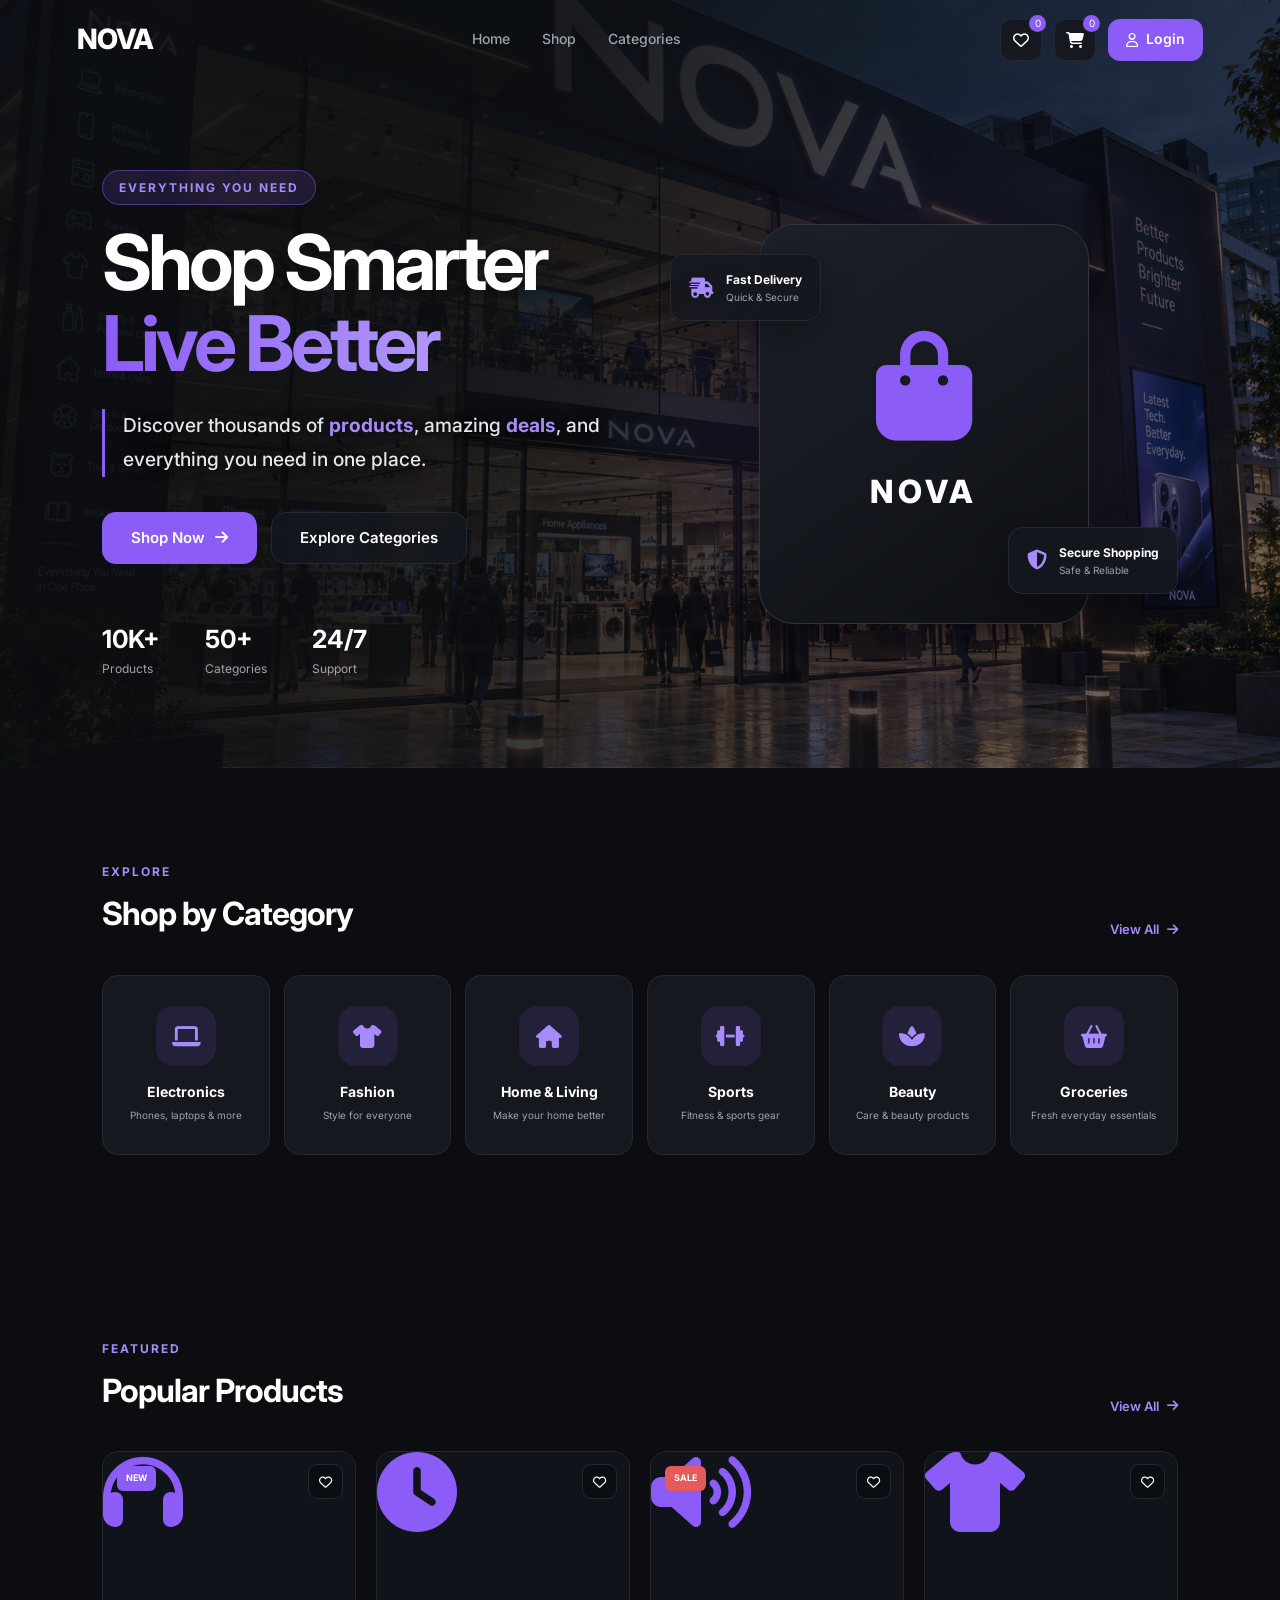
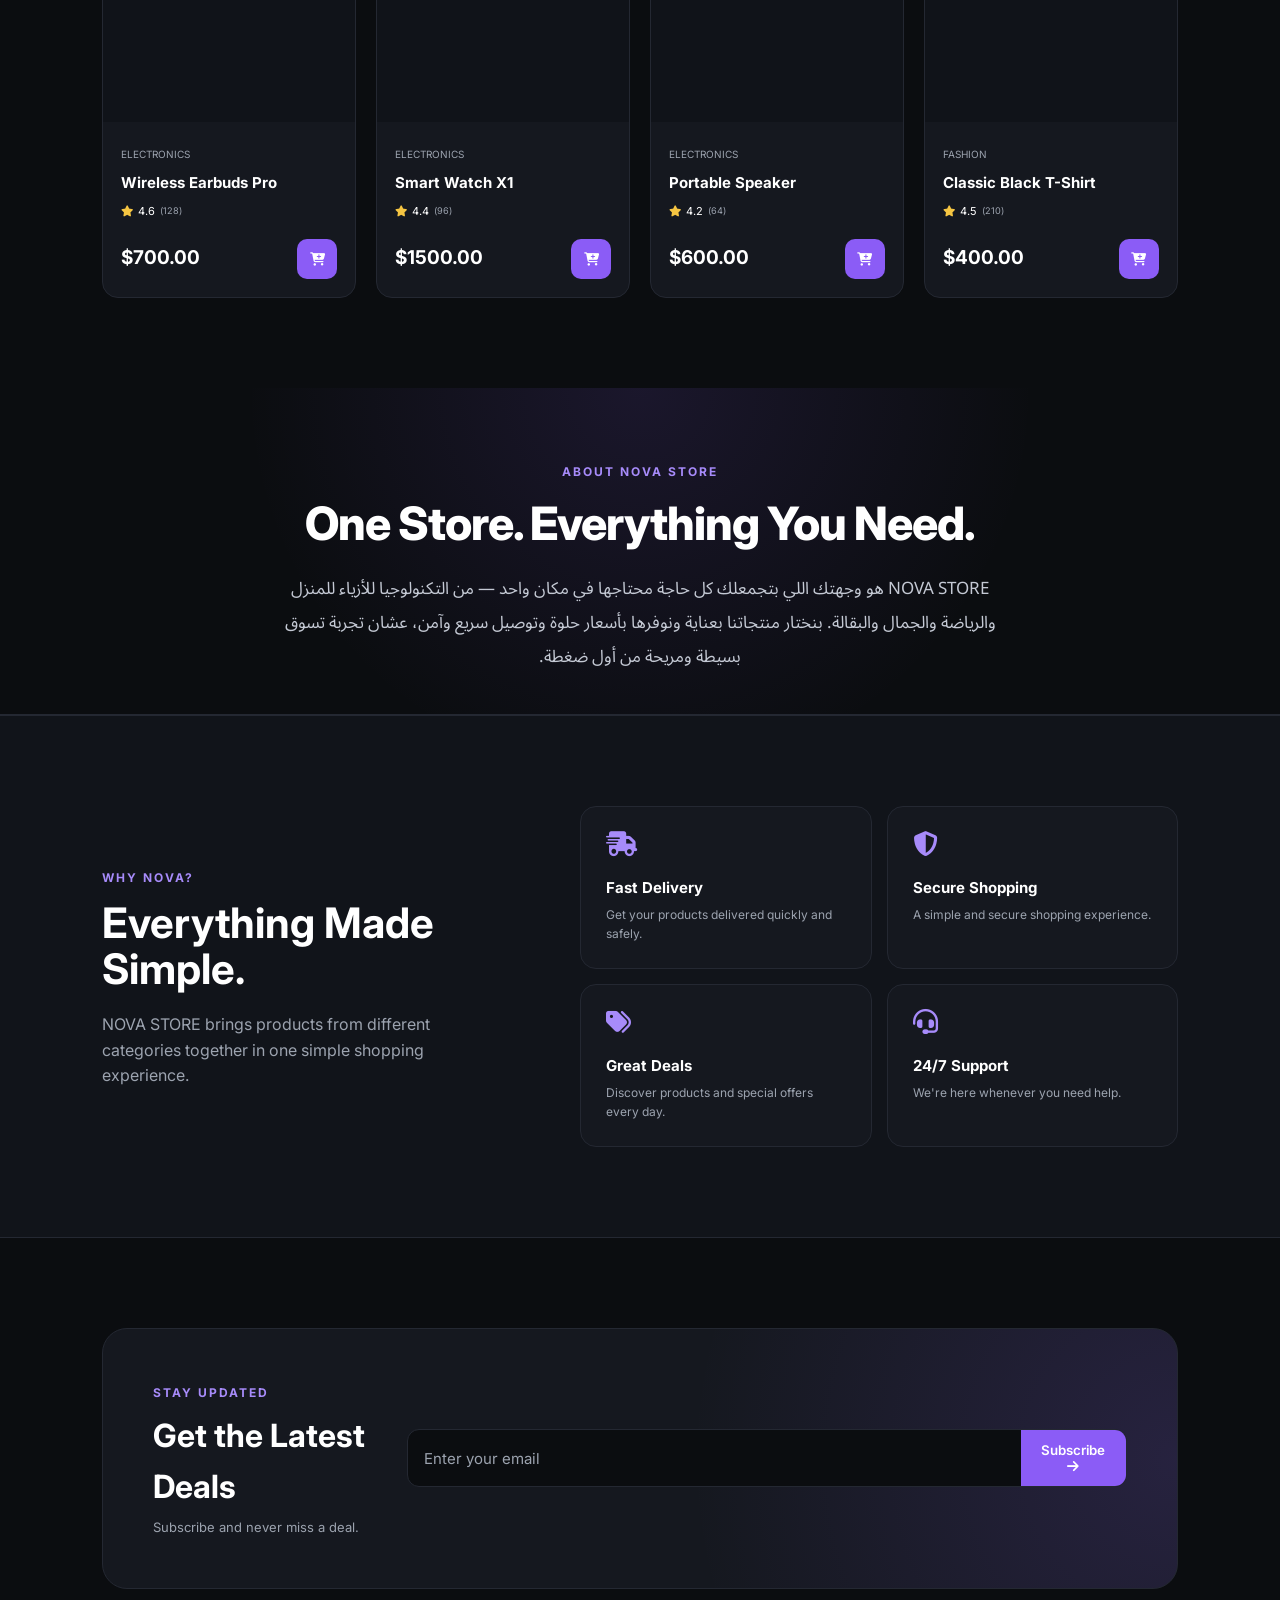
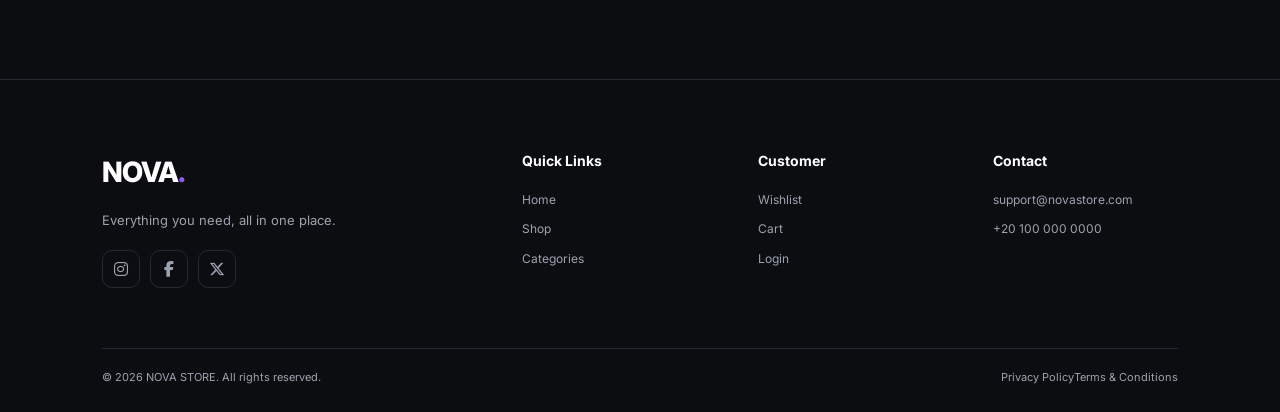
==== index.html @ ca8cf565 "Add files via upload" ====
<!doctype html>
<html lang="en">
  <head>
    <meta charset="UTF-8" />
<!-- أضف سطر أيقونة Favicon هنا -->
    <link
      rel="icon"
      href="data:image/svg+xml,<svg xmlns=%22http://www.w3.org/2000/svg%22 viewBox=%220 0 100 100%22><text y=%22.9em%22 font-size=%2290%22>🛒</text></svg>"
    />
    <meta name="viewport" content="width=device-width, initial-scale=1.0" />
    <title>NOVA STORE | Everything You Need</title>

    <link rel="preconnect" href="https://fonts.googleapis.com" />
    <link rel="preconnect" href="https://fonts.gstatic.com" crossorigin />
    <link
      href="https://fonts.googleapis.com/css2?family=Inter:wght@400;500;600;700;800&display=swap"
      rel="stylesheet"
    />
    <link
      href="https://fonts.googleapis.com/css2?family=Rubik:ital,wght@0,300..900;1,300..900&display=swap"
      rel="stylesheet"
    />
    <link
      rel="stylesheet"
      href="https://cdnjs.cloudflare.com/ajax/libs/font-awesome/6.5.2/css/all.min.css"
    />
    <link
      href="https://fonts.googleapis.com/css2?family=Noto+Sans+Arabic:wght@100..900&display=swap"
      rel="stylesheet"
    />
    <link rel="stylesheet" href="index.css" />
  </head>

<body class="home">
    <header class="navbar">
      <a href="index.html" class="logo">NOVA<span></span></a>
      <nav class="nav-links">
        <a href="index.html">Home</a>
        <a href="shop.html">Shop</a>
        <a href="categories.html">Categories</a>
        <a href="index2.html" class="login-btn mobile-login">
          <i class="fa-regular fa-user"></i> Login
        </a>
      </nav>
      <div class="nav-actions">
        <a href="wishlist.html" class="icon-btn" title="Wishlist"
          ><i class="fa-regular fa-heart"></i
          ><span class="badge wishlist-count">0</span></a
        >
        <a href="cart.html" class="icon-btn" title="Cart"
          ><i class="fa-solid fa-cart-shopping"></i
          ><span class="badge cart-count">0</span></a
        >
        <a href="index2.html" class="login-btn desktop-login"
          ><i class="fa-regular fa-user"></i>Login</a
        >
        <button class="menu-btn" id="menuBtn" type="button">
          <i class="fa-solid fa-bars"></i>
        </button>
      </div>
    </header>

    <section class="hero">
      <div class="hero-content">
        <span class="hero-label">EVERYTHING YOU NEED</span>
        <h1>Shop Smarter<span>Live Better</span></h1>
        <p>
          Discover thousands of <b>products</b>, amazing <b>deals</b>, and
          everything you need in one place.
        </p>

        <div class="hero-buttons">
          <a href="shop.html" class="primary-btn"
            >Shop Now<i class="fa-solid fa-arrow-right"></i
          ></a>
          <a href="categories.html" class="secondary-btn">Explore Categories</a>
        </div>

        <div class="hero-stats">
          <div><strong>10K+</strong><span>Products</span></div>
          <div><strong>50+</strong><span>Categories</span></div>
          <div><strong>24/7</strong><span>Support</span></div>
        </div>
      </div>

      <div class="hero-image">
        <div class="glow"></div>
        <div class="product-showcase">
          <i class="fa-solid fa-bag-shopping"></i>
          <span>NOVA</span>
        </div>
        <div class="floating-card card-one">
          <i class="fa-solid fa-truck-fast"></i>
          <div><strong>Fast Delivery</strong><span>Quick & Secure</span></div>
        </div>
        <div class="floating-card card-two">
          <i class="fa-solid fa-shield-halved"></i>
          <div>
            <strong>Secure Shopping</strong><span>Safe & Reliable</span>
          </div>
        </div>
      </div>
    </section>

    <section class="section">
      <div class="section-heading">
        <div>
          <span>EXPLORE</span>
          <h2>Shop by Category</h2>
        </div>
        <a href="categories.html"
          >View All<i class="fa-solid fa-arrow-right"></i
        ></a>
      </div>

      <div class="categories-grid">
        <a href="category.html?category=Electronics" class="category-card">
          <div class="category-icon"><i class="fa-solid fa-laptop"></i></div>
          <h3>Electronics</h3>
          <p>Phones, laptops & more</p>
        </a>
        <a href="category.html?category=Fashion" class="category-card">
          <div class="category-icon"><i class="fa-solid fa-shirt"></i></div>
          <h3>Fashion</h3>
          <p>Style for everyone</p>
        </a>
        <a
          href="category.html?category=Home%20%26%20Living"
          class="category-card"
        >
          <div class="category-icon"><i class="fa-solid fa-house"></i></div>
          <h3>Home & Living</h3>
          <p>Make your home better</p>
        </a>
        <a href="category.html?category=Sports" class="category-card">
          <div class="category-icon"><i class="fa-solid fa-dumbbell"></i></div>
          <h3>Sports</h3>
          <p>Fitness & sports gear</p>
        </a>
        <a href="category.html?category=Beauty" class="category-card">
          <div class="category-icon"><i class="fa-solid fa-spa"></i></div>
          <h3>Beauty</h3>
          <p>Care & beauty products</p>
        </a>
        <a href="category.html?category=Groceries" class="category-card">
          <div class="category-icon">
            <i class="fa-solid fa-basket-shopping"></i>
          </div>
          <h3>Groceries</h3>
          <p>Fresh everyday essentials</p>
        </a>
      </div>
    </section>

    <section class="section">
      <div class="section-heading">
        <div>
          <span>FEATURED</span>
          <h2>Popular Products</h2>
        </div>
        <a href="shop.html">View All<i class="fa-solid fa-arrow-right"></i></a>
      </div>
      <div class="products-grid" id="featuredProducts"></div>
    </section>

    <section class="brand-banner">
      <span>ABOUT NOVA STORE</span>
      <h1>One Store. Everything You Need.</h1>
      <p>
        NOVA STORE هو وجهتك اللي بتجمعلك كل حاجة محتاجها في مكان واحد — من
        التكنولوجيا للأزياء للمنزل والرياضة والجمال والبقالة. بنختار منتجاتنا
        بعناية ونوفرها بأسعار حلوة وتوصيل سريع وآمن، عشان تجربة تسوق بسيطة
        ومريحة من أول ضغطة.
      </p>
    </section>

    <section class="why-section">
      <div class="why-content">
        <span>WHY NOVA?</span>
        <h2>Everything Made Simple.</h2>
        <p>
          NOVA STORE brings products from different categories together in one
          simple shopping experience.
        </p>
      </div>
      <div class="features-grid">
        <div class="feature">
          <i class="fa-solid fa-truck-fast"></i>
          <h3>Fast Delivery</h3>
          <p>Get your products delivered quickly and safely.</p>
        </div>
        <div class="feature">
          <i class="fa-solid fa-shield-halved"></i>
          <h3>Secure Shopping</h3>
          <p>A simple and secure shopping experience.</p>
        </div>
        <div class="feature">
          <i class="fa-solid fa-tags"></i>
          <h3>Great Deals</h3>
          <p>Discover products and special offers every day.</p>
        </div>
        <div class="feature">
          <i class="fa-solid fa-headset"></i>
          <h3>24/7 Support</h3>
          <p>We're here whenever you need help.</p>
        </div>
      </div>
    </section>

    <section class="newsletter">
      <div>
        <span>STAY UPDATED</span>
        <h2>Get the Latest Deals</h2>
        <p>Subscribe and never miss a deal.</p>
      </div>
      <form id="newsletterForm">
        <input type="email" placeholder="Enter your email" required />
        <button type="submit">
          Subscribe<i class="fa-solid fa-arrow-right"></i>
        </button>
      </form>
    </section>

    <footer class="footer">
      <div class="footer-grid">
        <div class="footer-brand">
          <a href="index.html" class="logo">NOVA<span>.</span></a>
          <p>Everything you need, all in one place.</p>
          <div class="socials">
            <a href="#"><i class="fa-brands fa-instagram"></i></a>
            <a href="#"><i class="fa-brands fa-facebook-f"></i></a>
            <a href="#"><i class="fa-brands fa-x-twitter"></i></a>
          </div>
        </div>
        <div class="footer-column">
          <h3>Quick Links</h3>
          <a href="index.html">Home</a>
          <a href="shop.html">Shop</a>
          <a href="categories.html">Categories</a>
        </div>
        <div class="footer-column">
          <h3>Customer</h3>
          <a href="wishlist.html">Wishlist</a>
          <a href="cart.html">Cart</a>
          <a href="index2.html">Login</a>
        </div>
        <div class="footer-column">
          <h3>Contact</h3>
          <a href="mailto:support@novastore.com">support@novastore.com</a>
          <a href="tel:+201000000000">+20 100 000 0000</a>
        </div>
      </div>
      <div class="footer-bottom">
        <p>© 2026 NOVA STORE. All rights reserved.</p>
        <div>
          <a href="#">Privacy Policy</a><a href="#">Terms & Conditions</a>
        </div>
      </div>
    </footer>

    <script src="product.js"></script>
    <script src="index.js"></script>
  </body>
</html>
---- index.css ----
/* =========================
   RESET
========================= */

* {
  margin: 0;
  padding: 0;
  box-sizing: border-box;
}

:root {
  --bg: #0b0d10;
  --bg-secondary: #11141a;
  --card: #15181f;
  --border: #242832;

  --text: #ffffff;
  --text-secondary: #9ca3af;

  --primary: #8b5cf6;
  --primary-light: #a78bfa;

  --radius: 16px;
}

html {
  scroll-behavior: smooth;
  overflow-x: hidden;
}

body {
  background: var(--bg);
  color: var(--text);
  font-family: "Inter", sans-serif;
  line-height: 1.6;
}

a {
  color: inherit;
  text-decoration: none;
}

button,
input {
  font-family: inherit;
}

/* =========================
   NAVBAR
========================= */

.navbar {
  width: 100%;
  height: 80px;

  display: flex;
  align-items: center;
  justify-content: space-between;

  padding: 0 6%;

  border-bottom: 1px solid var(--border);

  background: rgba(11, 13, 16, 0.9);

  position: sticky;
  top: 0;
  z-index: 1000;

  backdrop-filter: blur(15px);
}

.logo {
  font-size: 28px;
  font-weight: 800;
  letter-spacing: -1px;
}

.logo span {
  color: var(--primary);
}

.nav-links {
  display: flex;
  gap: 32px;
}

.nav-links a {
  color: var(--text-secondary);
  font-size: 14px;
  font-weight: 500;

  transition: 0.3s;
}

.nav-links a:hover,
.nav-links a.active {
  color: var(--text);
}

.nav-links a.active {
  color: var(--primary-light);
}

.nav-actions {
  display: flex;
  align-items: center;
  gap: 12px;
}

.icon-btn {
  width: 42px;
  height: 42px;

  border: 1px solid var(--border);
  border-radius: 12px;

  background: var(--card);
  color: var(--text);

  display: flex;
  align-items: center;
  justify-content: center;

  cursor: pointer;

  position: relative;

  transition: 0.3s;
}

.icon-btn:hover {
  border-color: var(--primary);
  color: var(--primary-light);
}

.badge {
  position: absolute;

  top: -5px;
  right: -5px;

  width: 17px;
  height: 17px;

  border-radius: 50%;

  background: var(--primary);
  color: white;

  font-size: 10px;

  display: flex;
  align-items: center;
  justify-content: center;
}

.login-btn {
  height: 42px;

  padding: 0 18px;

  border-radius: 12px;

  background: var(--primary);

  font-size: 14px;
  font-weight: 600;

  display: flex;
  align-items: center;
  gap: 8px;

  transition: 0.3s;
}

.login-btn:hover {
  background: var(--primary-light);
  transform: translateY(-2px);
}

/* ===== LOGGED-IN PROFILE STATE ===== */
.login-btn.logged-in {
  cursor: pointer;
  padding: 0 18px;
}



.logout-icon {
  display: flex;
  align-items: center;
  justify-content: center;
  width: 28px;
  height: 28px;
  border-radius: 8px;
  background: rgba(0, 0, 0, 0.18);
  cursor: pointer;
  transition: 0.3s;
}

.logout-icon:hover {
  background: #ef4444;
  color: white;
}

.menu-btn {
  display: none;

  width: 42px;
  height: 42px;

  border: 1px solid var(--border);
  border-radius: 12px;

  background: var(--card);
  color: white;

  cursor: pointer;
}

/* =========================
   HERO
========================= */

.hero {
  min-height: 680px;
  padding: 90px 8%;
  display: grid;
  grid-template-columns: 1fr 1fr;
  align-items: center;
  gap: 60px;
  overflow: hidden;
  position: relative;

  background:
    linear-gradient(
      120deg,
      rgba(11, 13, 16, 0.94) 35%,
      rgba(11, 13, 16, 0.75) 65%,
      rgba(11, 13, 16, 0.55) 100%
    ),
    url("hero-bg.png");

  background-size: cover;
  background-position: center;
}

/* =========================
   MOBILE
========================= */

@media (max-width: 800px) {
  .hero {
    min-height: 100vh;
    padding: 100px 6% 60px;

    background:
      linear-gradient(
        180deg,
        rgba(11, 13, 16, 0.65) 0%,
        rgba(11, 13, 16, 0.85) 55%,
        rgba(11, 13, 16, 1) 100%
      ),
      url("hero-bg.png");

    background-size: 100% auto;
    background-position: top center;
    background-repeat: no-repeat;

    width: 100%;
  }
}

.hero-label,
.section-heading span,
.why-content > span,
.newsletter span {
  color: var(--primary-light);

  font-size: 12px;
  font-weight: 700;

  letter-spacing: 2px;
}

.hero h1 {
  margin-top: 18px;

  font-size: clamp(48px, 6vw, 78px);

  line-height: 1.05;
  letter-spacing: -4px;
}

.hero h1 span {
  display: block;
  color: var(--primary);
}

.hero-content > p {
  max-width: 620px;
  margin-top: 25px;
  color: var(--text-secondary);
  font-size: 20px;
  line-height: 1.7;
}

.hero-buttons {
  display: flex;
  flex-wrap: wrap;
  gap: 14px;
  margin-top: 35px;
}
@media (max-width: 800px) {
  .product-actions {
    flex-direction: column;
  }

  .product-actions .add-cart,
  .wishlist-detail-btn {
    width: 100%;
  }

  .product-actions .add-cart {
    height: 70px;
    font-size: 20px;
  }

  .wishlist-detail-btn {
    height: 60px;
  }

  .product-details-info h1 {
    font-size: 26px;
  }
}

/* ===== BUTTONS (base styles) ===== */
.primary-btn,
.secondary-btn {
  display: inline-flex;
  align-items: center;
  justify-content: center;
  gap: 10px;
  height: 52px;
  padding: 0 28px;
  border: 1px solid transparent;
  border-radius: 14px;
  color: #fff;
  font-family: inherit;
  font-size: 15px;
  font-weight: 600;
  white-space: nowrap;
  cursor: pointer;
  transition: 0.3s;
}

.primary-btn {
  background: var(--primary);
}

.primary-btn:hover {
  background: var(--primary-light);
  transform: translateY(-3px);
}

.secondary-btn {
  border-color: var(--border);
  background: rgba(21, 24, 31, 0.75);
  backdrop-filter: blur(6px);
}

.secondary-btn:hover {
  border-color: var(--primary);
  transform: translateY(-3px);
}

.hero-stats {
  display: flex;
  gap: 45px;

  margin-top: 55px;
}

.hero-stats div {
  display: flex;
  flex-direction: column;
}

.hero-stats strong {
  font-size: 25px;
}

.hero-stats span {
  color: var(--text-secondary);
  font-size: 12px;
}

/* =========================
   HERO VISUAL
========================= */

.hero-image {
  min-height: 500px;

  position: relative;

  display: flex;
  align-items: center;
  justify-content: center;
}

.glow {
  width: 350px;
  height: 350px;

  border-radius: 50%;

  background: var(--primary);

  filter: blur(100px);

  opacity: 0.2;

  position: absolute;
}

.product-showcase {
  width: 330px;
  height: 400px;

  border: 1px solid #303541;
  border-radius: 35px;

  background: linear-gradient(145deg, #1c2028, #0e1014);

  box-shadow: 0 30px 80px rgba(0, 0, 0, 0.5);

  display: flex;
  flex-direction: column;
  align-items: center;
  justify-content: center;

  position: relative;
  z-index: 2;
}

.product-showcase i {
  font-size: 110px;
  color: var(--primary);
}

.product-showcase span {
  margin-top: 25px;

  font-size: 32px;
  font-weight: 800;
  letter-spacing: 5px;
}

.floating-card {
  position: absolute;
  z-index: 3;

  padding: 15px 18px;

  background: rgba(21, 24, 31, 0.9);

  border: 1px solid var(--border);
  border-radius: 14px;

  backdrop-filter: blur(10px);

  display: flex;
  align-items: center;
  gap: 12px;

  box-shadow: 0 15px 35px rgba(0, 0, 0, 0.3);
}

.floating-card > i {
  color: var(--primary-light);
  font-size: 20px;
}

.floating-card div {
  display: flex;
  flex-direction: column;
}

.floating-card strong {
  font-size: 12px;
}

.floating-card span {
  color: var(--text-secondary);
  font-size: 10px;
}

.card-one {
  top: 80px;
  left: 0;
}

.card-two {
  bottom: 80px;
  right: 0;
}

/* =========================
   SECTIONS
========================= */

.section {
  padding: 90px 8%;
}

.section-heading {
  display: flex;
  justify-content: space-between;
  align-items: end;

  margin-bottom: 35px;
}

.section-heading h2 {
  margin-top: 5px;

  font-size: 32px;
  letter-spacing: -1px;
}

.section-heading > a {
  color: var(--primary-light);

  font-size: 13px;
  font-weight: 600;

  display: flex;
  gap: 8px;
  align-items: center;
}

/* =========================
   CATEGORIES
========================= */

.categories-grid {
  display: grid;

  grid-template-columns: repeat(6, 1fr);

  gap: 14px;
}

.category-card {
  min-height: 180px;

  padding: 25px 15px;

  border: 1px solid var(--border);
  border-radius: var(--radius);

  background: var(--card);

  display: flex;
  flex-direction: column;
  align-items: center;
  justify-content: center;

  text-align: center;

  transition: 0.3s;
}

.category-card:hover {
  transform: translateY(-6px);
  border-color: var(--primary);
}

.category-icon {
  width: 60px;
  height: 60px;

  border-radius: 18px;

  background: rgba(139, 92, 246, 0.12);

  color: var(--primary-light);

  display: flex;
  align-items: center;
  justify-content: center;

  font-size: 23px;

  margin-bottom: 15px;
}

.category-card h3 {
  font-size: 14px;
}

.category-card p {
  color: var(--text-secondary);

  font-size: 10px;

  margin-top: 3px;
}

/* =========================
   PRODUCTS
========================= */

.products-grid {
  display: grid;

  grid-template-columns: repeat(4, 1fr);

  gap: 20px;
}

.product-card {
  background: var(--card);

  border: 1px solid var(--border);

  border-radius: var(--radius);

  overflow: hidden;

  transition: 0.3s;
}

.product-card:hover {
  transform: translateY(-6px);
  border-color: #343946;
}

.product-image {
  height: 270px;

  background: #101319;

  display: flex;
  align-items: center;
  justify-content: center;

  position: relative;
}

.product-placeholder {
  font-size: 80px;
  color: var(--primary);
}

.product-tag {
  position: absolute;

  top: 14px;
  left: 14px;

  padding: 5px 9px;

  border-radius: 6px;

  background: var(--primary);

  font-size: 9px;
  font-weight: 700;
}

.product-tag.sale {
  background: #e55b5b;
}

.wishlist-btn {
  position: absolute;

  top: 12px;
  right: 12px;

  width: 35px;
  height: 35px;

  border: 1px solid var(--border);
  border-radius: 9px;

  background: rgba(11, 13, 16, 0.8);

  color: white;

  cursor: pointer;
}

.wishlist-btn:hover {
  color: var(--primary-light);
}

.product-info {
  padding: 18px;
}

.product-category {
  color: var(--text-secondary);

  font-size: 10px;
  text-transform: uppercase;
}

.product-info h3 {
  margin-top: 5px;

  font-size: 15px;
}

.rating {
  margin-top: 8px;

  display: flex;
  gap: 5px;
  align-items: center;

  font-size: 11px;
}

.rating i {
  color: #f5c542;
}

.rating small {
  color: var(--text-secondary);
}

.product-bottom {
  margin-top: 18px;

  display: flex;
  justify-content: space-between;
  align-items: center;
}

.product-bottom strong {
  font-size: 19px;
}

.add-cart {
  width: 40px;
  height: 40px;

  border: none;
  border-radius: 10px;

  background: var(--primary);

  color: white;

  cursor: pointer;

  transition: 0.3s;
}

.add-cart:hover {
  background: var(--primary-light);
  transform: scale(1.05);
}

/* =========================
   WHY NOVA
========================= */

.why-section {
  padding: 90px 8%;

  background: var(--bg-secondary);

  border-top: 1px solid var(--border);
  border-bottom: 1px solid var(--border);

  display: grid;

  grid-template-columns: 0.8fr 1.2fr;

  gap: 80px;

  align-items: center;
}

.why-content h2 {
  margin-top: 10px;

  font-size: 42px;
  line-height: 1.1;
}

.why-content p {
  max-width: 450px;

  margin-top: 20px;

  color: var(--text-secondary);
}

.features-grid {
  display: grid;

  grid-template-columns: repeat(2, 1fr);

  gap: 15px;
}

.feature {
  padding: 25px;

  border: 1px solid var(--border);

  border-radius: var(--radius);

  background: var(--card);
}

.feature i {
  color: var(--primary-light);
  font-size: 25px;
}

.feature h3 {
  margin-top: 15px;

  font-size: 15px;
}

.feature p {
  color: var(--text-secondary);

  font-size: 12px;

  margin-top: 5px;
}

/* =========================
   NEWSLETTER
========================= */

.newsletter {
  margin: 90px 8%;

  padding: 50px;

  border: 1px solid var(--border);

  border-radius: 25px;

  background:
    radial-gradient(circle at right, rgba(139, 92, 246, 0.15), transparent 45%),
    var(--card);

  display: flex;

  justify-content: space-between;

  align-items: center;

  gap: 30px;
}

.newsletter h2 {
  margin-top: 5px;

  font-size: 32px;
}

.newsletter p {
  color: var(--text-secondary);

  font-size: 13px;

  margin-top: 5px;
}

.newsletter form {
  display: flex;

  min-width: 400px;

  border: 1px solid var(--border);

  border-radius: 12px;

  overflow: hidden;

  background: var(--bg);
}

.newsletter input {
  width: 100%;

  border: none;
  outline: none;

  background: transparent;

  color: white;

  padding: 0 16px;
  min-height: 56px;
 font-size: 15px;
}

.newsletter button {
  border: none;

  padding: 0 20px;

  background: var(--primary);

  color: white;

  font-weight: 600;

  cursor: pointer;
}

/* =========================
   FOOTER
========================= */

.footer {
  padding: 70px 8% 25px;

  border-top: 1px solid var(--border);
}

.footer-grid {
  display: grid;

  grid-template-columns: 2fr 1fr 1fr 1fr;

  gap: 50px;
}

.footer-brand p {
  max-width: 320px;

  color: var(--text-secondary);

  font-size: 13px;

  margin-top: 15px;
}

.socials {
  display: flex;

  gap: 10px;

  margin-top: 20px;
}

.socials a {
  width: 38px;
  height: 38px;

  border: 1px solid var(--border);

  border-radius: 10px;

  display: flex;
  align-items: center;
  justify-content: center;

  color: var(--text-secondary);

  transition: 0.3s;
}

.socials a:hover {
  color: var(--primary-light);
  border-color: var(--primary);
}

.footer-column {
  display: flex;
  flex-direction: column;

  gap: 10px;
}

.footer-column h3 {
  margin-bottom: 8px;

  font-size: 14px;
}

.footer-column a {
  color: var(--text-secondary);

  font-size: 12px;

  transition: 0.3s;
}

.footer-column a:hover {
  color: white;
}

.footer-bottom {
  margin-top: 60px;

  padding-top: 20px;

  border-top: 1px solid var(--border);

  display: flex;
  justify-content: space-between;

  color: var(--text-secondary);

  font-size: 11px;
}

/* =========================
   RESPONSIVE
========================= */

@media (max-width: 1100px) {
  .nav-links {
    gap: 18px;
  }

  .categories-grid {
    grid-template-columns: repeat(3, 1fr);
  }

  .products-grid {
    grid-template-columns: repeat(2, 1fr);
  }

  .hero {
    padding: 70px 6%;
  }

  .section {
    padding: 70px 6%;
  }

  .why-section {
    padding: 70px 6%;
  }

  .newsletter {
    margin: 70px 6%;
  }

  .footer {
    padding-left: 6%;
    padding-right: 6%;
  }
}

@media (max-width: 800px) {
  .nav-links {
    display: none;

    position: absolute;

    top: 80px;
    left: 0;

    width: 100%;

    padding: 20px;

    background: var(--bg-secondary);

    border-bottom: 1px solid var(--border);

    flex-direction: column;

    gap: 18px;
  }

  .nav-links.show {
    display: flex;
  }

  .menu-btn {
    display: block;
  }

  .login-btn {
    display: none;
  }

  .hero {
    grid-template-columns: 1fr;

    text-align: center;

    padding-top: 60px;
  }

  .hero-content > p {
    margin-left: auto;
    margin-right: auto;
  }

  .hero-buttons {
    justify-content: center;
  }

  .hero-stats {
    justify-content: center;
  }

  .hero-image {
    min-height: 420px;
  }

  .why-section {
    grid-template-columns: 1fr;
  }

  .newsletter {
    flex-direction: column;
    align-items: flex-start;
  }

  .newsletter form {
    width: 100%;
    min-width: 0;
    height: 50px;
  }

  .footer-grid {
    grid-template-columns: 1fr 1fr;
  }
}
.newsletter form {
  width: 100%;
  min-width: 0;
  height: auto;   /* كان 50px */
}

@media (max-width: 500px) {
  .navbar {
    padding: 0 4%;
  }

  .logo {
    font-size: 24px;
  }

  .nav-actions {
    gap: 6px;
  }

  .icon-btn {
    width: 38px;
    height: 38px;
  }

  .hero {
    padding: 50px 5%;
  }

  .hero h1 {
    font-size: 45px;
    letter-spacing: -2px;
  }

  .hero-buttons {
    flex-direction: column;
  }

  .primary-btn,
  .secondary-btn {
    justify-content: center;
  }

  .hero-stats {
    gap: 20px;
  }

  .categories-grid {
    grid-template-columns: repeat(2, 1fr);
  }

  .products-grid {
    grid-template-columns: 1fr;
  }

  .section-heading h2 {
    font-size: 25px;
  }

  .section-heading > a {
    font-size: 11px;
  }

  .why-content h2 {
    font-size: 32px;
  }

  .features-grid {
    grid-template-columns: 1fr;
  }

  .newsletter {
    margin: 50px 5%;
    padding: 30px 20px;
  }

  .newsletter h2 {
    font-size: 25px;
  }

 .newsletter form {
  flex-direction: column;
  border: none;
  gap: 16px;
  background: transparent;
  width: 100%;
}

.newsletter input {
  height: 58px;
  font-size: 16px;
  padding: 0 20px;
  background: var(--bg);
  border: 1px solid var(--border);
  border-radius: 16px;
}

.newsletter button {
  height: 58px;
  font-size: 17px;
  border-radius: 16px;
  display: flex;
  align-items: center;
  justify-content: center;
  gap: 10px;
}

  .footer {
    padding-left: 5%;
    padding-right: 5%;
  }

  .footer-grid {
    grid-template-columns: 1fr;
  }

  .footer-bottom {
    flex-direction: column;
    gap: 8px;
  }
}

/* =========================
   ADDED FEATURES
========================= */

.product-card-image {
  width: 100%;
  height: 100%;
  object-fit: cover;
  display: block;
  transition: 0.35s ease;
}

.product-card:hover .product-card-image {
  transform: scale(1.04);
}

.product-link-image {
  display: block;
  width: 100%;
  height: 100%;
  color: inherit;
  text-decoration: none;
}

.cart-drawer-overlay {
  position: fixed;
  inset: 0;
  background: rgba(0, 0, 0, 0.65);
  z-index: 3000;
  opacity: 0;
  visibility: hidden;
  transition: 0.3s ease;
}

.cart-drawer-overlay.show {
  opacity: 1;
  visibility: visible;
}

.cart-drawer {
  position: absolute;
  top: 0;
  right: 0;
  width: min(430px, 94vw);
  height: 100%;
  background: var(--bg-secondary);
  border-left: 1px solid var(--border);
  padding: 25px;
  display: flex;
  flex-direction: column;
  transform: translateX(100%);
  transition: 0.35s ease;
}

.cart-drawer-overlay.show .cart-drawer {
  transform: translateX(0);
}

.cart-drawer-header {
  display: flex;
  align-items: center;
  justify-content: space-between;
  padding-bottom: 20px;
  border-bottom: 1px solid var(--border);
}

.cart-drawer-header span {
  color: var(--primary-light);
  font-size: 10px;
  letter-spacing: 2px;
  font-weight: 700;
}

.cart-drawer-header h2 {
  margin-top: 3px;
  font-size: 24px;
}

.cart-drawer-close {
  width: 40px;
  height: 40px;
  border: 1px solid var(--border);
  border-radius: 10px;
  background: var(--card);
  color: white;
  cursor: pointer;
}

.cart-drawer-items {
  flex: 1;
  overflow-y: auto;
  padding: 20px 0;
  scrollbar-width: none; /* Firefox */
  -ms-overflow-style: none; /* IE / Edge */
}

.cart-drawer-items::-webkit-scrollbar {
  display: none; /* Chrome, Safari, Opera */
}

.cart-drawer-item {
  display: grid;
  grid-template-columns: 45px 1fr auto;
  gap: 12px;
  align-items: center;
  padding: 14px 0;
  border-bottom: 1px solid var(--border);
}

.cart-drawer-item-icon {
  width: 45px;
  height: 45px;
  border-radius: 10px;
  background: rgba(139, 92, 246, 0.12);
  color: var(--primary-light);
  display: flex;
  align-items: center;
  justify-content: center;
}

.cart-drawer-item-info {
  display: flex;
  flex-direction: column;
  gap: 2px;
}

.cart-drawer-item-info strong {
  font-size: 13px;
}

.cart-drawer-item-info span,
.cart-drawer-item > strong {
  color: var(--text-secondary);
  font-size: 11px;
}

.cart-drawer-footer {
  border-top: 1px solid var(--border);
  padding-top: 18px;
}

.cart-drawer-total {
  display: flex;
  justify-content: space-between;
  align-items: center;
  margin-bottom: 15px;
}

.cart-drawer-total strong {
  font-size: 21px;
}

.cart-drawer-checkout {
  width: 100%;
  justify-content: center;
}

.cart-empty {
  min-height: 300px;
  display: flex;
  flex-direction: column;
  align-items: center;
  justify-content: center;
  text-align: center;
  color: var(--text-secondary);
}

.cart-empty i {
  font-size: 50px;
  color: var(--primary-light);
  margin-bottom: 15px;
}

.cart-empty h3 {
  color: var(--text);
}

@media (max-width: 500px) {
  .cart-drawer {
    padding: 20px;
  }
}

/* =========================
   AUTH PAGE
========================= */

.auth-page {
  min-height: 100vh;
  display: flex;
  align-items: center;
  justify-content: center;
  padding: 40px 20px;
  background:
    radial-gradient(
      circle at top right,
      rgba(139, 92, 246, 0.12),
      transparent 35%
    ),
    var(--bg);
}

.auth-card {
  width: min(480px, 100%);
  padding: 38px;
  background: var(--card);
  border: 1px solid var(--border);
  border-radius: 24px;
  box-shadow: 0 25px 70px rgba(0, 0, 0, 0.4);
}

.auth-logo {
  display: inline-block;
  margin-bottom: 35px;
}

.auth-heading span {
  color: var(--primary-light);
  font-size: 11px;
  font-weight: 700;
  letter-spacing: 2px;
}

.auth-heading h1 {
  margin-top: 8px;
  font-size: 32px;
  line-height: 1.15;
}

.auth-heading p {
  color: var(--text-secondary);
  font-size: 13px;
  margin-top: 10px;
}

.auth-form {
  margin-top: 28px;
  display: flex;
  flex-direction: column;
  gap: 18px;
}

.auth-form label {
  color: var(--text);
  font-size: 12px;
  font-weight: 600;
}

.auth-form input {
  width: 100%;
  height: 50px;
  margin-top: 8px;
  padding: 0 14px;
  border: 1px solid var(--border);
  border-radius: 11px;
  outline: none;
  background: var(--bg);
  color: white;
}

.auth-form input:focus {
  border-color: var(--primary);
}

.otp-row {
  display: grid;
  grid-template-columns: 1fr 115px;
  gap: 8px;
}

.otp-btn {
  margin-top: 8px;
  border: 1px solid var(--border);
  border-radius: 11px;
  background: var(--card);
  color: var(--text);
  cursor: pointer;
}

.otp-btn:hover {
  border-color: var(--primary);
  color: var(--primary-light);
}

.auth-form small {
  display: block;
  margin-top: 7px;
  color: var(--text-secondary);
  font-size: 10px;
}

.auth-form small.show-otp {
  color: var(--primary-light);
}

.auth-submit {
  width: 100%;
  justify-content: center;
  border: none;
  color: white;
  cursor: pointer;
}

.login-message {
  min-height: 18px;
  font-size: 12px;
  text-align: center;
}

.login-message.error {
  color: #f87171;
}

.login-message.success {
  color: #4ade80;
}

.back-home {
  display: flex;
  align-items: center;
  justify-content: center;
  gap: 8px;
  margin-top: 22px;
  color: var(--text-secondary);
  font-size: 12px;
}

.back-home:hover {
  color: var(--primary-light);
}

.category-page .section-heading {
  align-items: center;
}

#categoryDescription {
  color: var(--text-secondary);
  font-size: 13px;
  margin-top: 7px;
}

/* =========================
   LOGIN BUTTON: desktop vs mobile
========================= */
.mobile-login {
  display: none;
}

@media (max-width: 800px) {
  .desktop-login {
    display: none;
  }

  .nav-links {
    align-items: center;
  }

  .mobile-login {
    display: flex;
    justify-content: center;
    margin-top: 6px;
    width: 100%;
  }
}
/* =========================
   SHOP PAGE — BRAND BANNER
========================= */
.brand-banner {
  padding: 70px 8% 40px;
  text-align: center;
  border-bottom: 1px solid var(--border);
  background: radial-gradient(
    circle at top,
    rgba(139, 92, 246, 0.12),
    transparent 55%
  );
}

.brand-banner span {
  color: var(--primary-light);
  font-size: 12px;
  font-weight: 700;
  letter-spacing: 2px;
}

.brand-banner h1 {
  max-width: 820px;
  margin: 14px auto 0;
  color: var(--text);
  font-size: clamp(30px, 4.2vw, 46px);
  font-weight: 800;
  line-height: 1.15;
  letter-spacing: -1px;
}

/* الباراجراف بتاع About — تتحكم فيه من هنا */
.brand-banner p {
  max-width: 720px;
  margin: 22px auto 0;
  color: #c4c9d4;
  font-family: "Noto Sans Arabic", sans-serif;
  font-size: 17px;
  font-weight: 400;
  line-height: 2;
  direction: rtl;
  text-align: center;
}
@media (max-width: 500px) {
  .brand-banner p { font-size: 20px;
     line-height: 1.9; }
}

/* =========================
   SHOP PAGE — FILTERS
========================= */
.shop-filters {
  display: flex;
  flex-wrap: wrap;
  gap: 14px;
  align-items: center;
  margin-bottom: 30px;
}

.shop-filters input,
.shop-filters select {
  height: 46px;
  padding: 0 14px;
  border: 1px solid var(--border);
  border-radius: 10px;
  background: var(--card);
  color: var(--text);
  outline: none;
}

.shop-filters input {
  flex: 1;
  min-width: 200px;
}

.shop-filters select {
  cursor: pointer;
}

.shop-filters input:focus,
.shop-filters select:focus {
  border-color: var(--primary);
}

.result-count {
  color: var(--text-secondary);
  font-size: 13px;
  white-space: nowrap;
}

@media (max-width: 600px) {
  .shop-filters {
    flex-direction: column;
    align-items: stretch;
  }
  .shop-filters input,
  .shop-filters select {
    width: 100%;
  }
}

/* ===== TOAST ===== */
.toast-container {
  position: fixed;
  bottom: 24px;
  right: 24px;
  display: flex;
  flex-direction: column;
  gap: 10px;
  z-index: 5000;
}
.toast {
  display: flex;
  align-items: center;
  gap: 10px;
  padding: 14px 18px;
  background: var(--card);
  border: 1px solid var(--border);
  border-left: 4px solid var(--primary);
  border-radius: 12px;
  box-shadow: 0 15px 40px rgba(0, 0, 0, 0.4);
  color: var(--text);
  font-size: 13px;
  font-weight: 600;
  transform: translateX(130%);
  opacity: 0;
  transition: 0.35s ease;
}
.toast.show {
  transform: translateX(0);
  opacity: 1;
}
.toast i {
  color: var(--primary-light);
  font-size: 16px;
}

/* ===== WISHLIST HEART ACTIVE ===== */
.wishlist-btn i.fa-solid {
  color: #ef4444;
}

/* ===== CART PAGE ===== */
.cart-page {
  display: grid;
  grid-template-columns: 1fr 340px;
  gap: 30px;
  align-items: start;
}
.cart-page-list {
  display: flex;
  flex-direction: column;
  gap: 16px;
}
.cart-page-item {
  display: grid;
  grid-template-columns: 55px 1fr auto auto;
  gap: 16px;
  align-items: center;
  padding: 18px;
  background: var(--card);
  border: 1px solid var(--border);
  border-radius: var(--radius);
}
.cart-page-item-icon {
  width: 55px;
  height: 55px;
  border-radius: 12px;
  background: rgba(139, 92, 246, 0.12);
  color: var(--primary-light);
  display: flex;
  align-items: center;
  justify-content: center;
  font-size: 22px;
}
.cart-page-item-info strong {
  font-size: 14px;
}
.cart-page-item-info span {
  color: var(--text-secondary);
  font-size: 12px;
}
.qty-stepper {
  display: flex;
  align-items: center;
  gap: 10px;
  border: 1px solid var(--border);
  border-radius: 10px;
  padding: 4px 10px;
}
.qty-stepper button {
  width: 26px;
  height: 26px;
  border: none;
  background: var(--bg-secondary);
  color: white;
  border-radius: 6px;
  cursor: pointer;
  font-size: 15px;
}
.cart-remove-btn {
  width: 38px;
  height: 38px;
  border: 1px solid var(--border);
  border-radius: 10px;
  background: transparent;
  color: #f87171;
  cursor: pointer;
}
.cart-page-summary {
  background: var(--card);
  border: 1px solid var(--border);
  border-radius: var(--radius);
  padding: 24px;
  position: sticky;
  top: 100px;
}
.summary-total {
  display: flex;
  justify-content: space-between;
  font-size: 19px;
  font-weight: 700;
  margin: 16px 0;
  padding-top: 16px;
  border-top: 1px solid var(--border);
}
.order-now-btn {
  width: 100%;
  justify-content: center;
}
.order-now-btn.disabled {
  opacity: 0.4;
  pointer-events: none;
}

@media (max-width: 800px) {
  .cart-page {
    grid-template-columns: 1fr;
  }
  .cart-page-item {
    grid-template-columns: 45px 1fr;
    row-gap: 12px;
  }
  .qty-stepper,
  .cart-remove-btn {
    grid-column: 2;
    justify-self: start;
  }
}

/* ===== CHECKOUT PAGE ===== */
.checkout-page {
  display: grid;
  grid-template-columns: 1fr 360px;
  gap: 30px;
  padding: 60px 8%;
}
.checkout-form {
  display: flex;
  flex-direction: column;
  gap: 18px;
  background: var(--card);
  border: 1px solid var(--border);
  border-radius: var(--radius);
  padding: 30px;
}
.checkout-form label {
  font-size: 12px;
  font-weight: 600;
}
.checkout-form input,
.checkout-form select {
  width: 100%;
  height: 48px;
  margin-top: 8px;
  padding: 0 14px;
  border: 1px solid var(--border);
  border-radius: 10px;
  background: var(--bg);
  color: white;
  outline: none;
}
.checkout-form input:focus {
  border-color: var(--primary);
}
.order-summary {
  background: var(--card);
  border: 1px solid var(--border);
  border-radius: var(--radius);
  padding: 24px;
  height: fit-content;
  position: sticky;
  top: 100px;
}
.order-summary-item {
  display: flex;
  justify-content: space-between;
  font-size: 13px;
  color: var(--text-secondary);
  padding: 8px 0;
  border-bottom: 1px solid var(--border);
}
@media (max-width: 900px) {
  .checkout-page {
    grid-template-columns: 1fr;
  }
}

/* ===== FLOATING CARDS ANIMATION (Hero) ===== */
.floating-card {
  animation: floatCard 3.5s ease-in-out infinite;
}
.card-one {
  animation-delay: 0s;
}
.card-two {
  animation-delay: 1.2s;
}

@keyframes floatCard {
  0%,
  100% {
    transform: translateY(0);
  }
  50% {
    transform: translateY(-14px);
  }
}

/* ===== FEATURE BOXES ANIMATION (Why Nova) ===== */
.feature {
  animation: floatFeature 4s ease-in-out infinite;
}
.features-grid .feature:nth-child(1) {
  animation-delay: 0s;
}
.features-grid .feature:nth-child(2) {
  animation-delay: 0.5s;
}
.features-grid .feature:nth-child(3) {
  animation-delay: 1s;
}
.features-grid .feature:nth-child(4) {
  animation-delay: 1.5s;
}

@keyframes floatFeature {
  0%,
  100% {
    transform: translateY(0);
  }
  50% {
    transform: translateY(-8px);
  }
}

.feature:hover,
.floating-card:hover {
  animation-play-state: paused;
}

/* ===== SCROLL TO TOP BUTTON ===== */
.scroll-top-btn {
  position: fixed;
  left: 22px;
  bottom: 30px;
  width: 48px;
  height: 48px;
  border: 1px solid var(--border);
  border-radius: 50%;
  background: var(--primary);
  color: white;
  display: flex;
  align-items: center;
  justify-content: center;
  font-size: 18px;
  cursor: pointer;
  z-index: 4000;
  box-shadow: 0 12px 30px rgba(139, 92, 246, 0.4);

  opacity: 0;
  visibility: hidden;
  transform: translateY(15px);
  transition: 0.3s ease;
}

.scroll-top-btn.show {
  opacity: 1;
  visibility: visible;
  transform: translateY(0);
}

.scroll-top-btn:hover {
  background: var(--primary-light);
  transform: translateY(-4px);
}

@media (max-width: 500px) {
  .scroll-top-btn {
    left: 14px;
    bottom: 20px;
    width: 42px;
    height: 42px;
    font-size: 16px;
  }
}

/* ===== FLOATING CARDS + FEATURES: unified hover like other cards ===== */
.floating-card,
.feature {
  transition:
    transform 0.3s,
    border-color 0.3s;
}

.floating-card:hover {
  animation-play-state: paused;
  transform: translateY(-8px);
  border-color: var(--primary);
}

.feature:hover {
  animation-play-state: paused;
  transform: translateY(-8px);
  border-color: var(--primary);
}

/* =========================
   PRODUCT DETAILS PAGE
========================= */

body {
  overflow-x: clip; /* clip (not hidden) so the sticky navbar keeps working */
}

.product-details-container {
  display: grid;
  grid-template-columns: 0.9fr 1.1fr;
  gap: 50px;
  padding: 70px 8% 100px;
  align-items: start;
}

.product-detail-image {
  position: relative;
  height: 460px;
  border-radius: var(--radius);
  border: 1px solid var(--border);
  background: linear-gradient(160deg, #1c2028, #0e1014);
  display: flex;
  align-items: center;
  justify-content: center;
  box-shadow: 0 30px 80px rgba(0, 0, 0, 0.5);
}

.product-detail-image i {
  font-size: 130px;
  color: var(--primary);
}

.product-back-link {
  justify-content: flex-start;
  margin-bottom: 18px;
}

.product-details-info h1 {
  font-size: 34px;
  margin: 8px 0 4px;
  letter-spacing: -0.5px;
  line-height: 1.15;
}

.product-price {
  font-size: 30px;
  font-weight: 800;
  color: var(--primary-light);
  margin: 18px 0;
}

.product-description {
  color: var(--text-secondary);
  font-size: 14px;
  line-height: 1.8;
  margin-bottom: 14px;
}

.product-actions {
  display: flex;
  gap: 14px;
  margin-top: 25px;
}

.product-actions .add-cart {
  flex: 1;
  height: 54px;
  justify-content: center;
  font-size: 14px;
  white-space: nowrap;
}

.wishlist-detail-btn {
  height: 54px;
  flex-shrink: 0;
  border: 1px solid var(--border);
  border-radius: 12px;
  background: var(--card);
  color: #ef4444;
  font-size: 14px;
  font-weight: 600;
  cursor: pointer;
  transition: 0.3s;
  display: flex;
  align-items: center;
  justify-content: center;
  gap: 8px;
  padding: 0 22px;
  white-space: nowrap;
}

.wishlist-detail-btn i {
  font-size: 17px;
}

.wishlist-detail-btn:hover {
  border-color: var(--primary);
  transform: translateY(-2px);
}

@media (max-width: 800px) {
  .product-details-container {
    grid-template-columns: 1fr;
    padding: 50px 6% 70px;
  }
  .product-detail-image {
    height: 320px;
  }
  .product-detail-image i {
    font-size: 90px;
  }
}

/* ===== ADD TO CART: tablet + mobile ===== */
@media (max-width: 1024px) {
  .product-actions .add-cart {
    height: 80px;
    font-size: 18px;
  }
}
/* ===== DRAWER: secondary button + order now spacing ===== */
.cart-drawer-footer {
  display: flex;
  flex-direction: column;
  gap: 10px;
}

.cart-drawer-checkout,
.cart-drawer-view {
  width: 100%;
  justify-content: center;
}

.cart-drawer-view {
  height: 48px;
}

.product-image,
.product-detail-image,
.cart-page-item-icon,
.cart-drawer-item-icon {
  overflow: hidden;
}

.product-img,
.product-detail-img,
.cart-page-item-icon img,
.cart-drawer-item-icon img {
  width: 100%;
  height: 100%;
  object-fit: cover;
  display: block;
}
/* HOME: hero image behind navbar */
body.home .navbar {
  background: transparent;
  border-bottom-color: transparent;
  backdrop-filter: none;
  transition: background 0.3s, border-color 0.3s;
}

body.home .navbar.scrolled {
  background: rgba(11, 13, 16, 0.9);
  border-bottom-color: var(--border);
  backdrop-filter: blur(15px);
}

body.home .hero {
  margin-top: -80px;   /* ارتفاع الـ navbar */
  padding-top: 170px;
}

@media (max-width: 800px) {
  body.home .hero {
    padding-top: 140px;
  }
}

/* =========================================================
   FIXES & RESPONSIVE POLISH
========================================================= */

/* login button inside mobile menu keeps white text */
.nav-links a.login-btn {
  color: #fff;
}

/* hero visual never overflows small screens */
.product-showcase {
  width: min(330px, 100%);
}
@media (max-width: 500px) {
  .hero-image {
    min-height: 380px;
  }
  .product-showcase {
    height: 330px;
  }
  .card-one {
    top: 20px;
    left: 0;
  }
  .card-two {
    bottom: 20px;
    right: 0;
  }
  .hero-buttons {
    width: 100%;
  }
  .hero-buttons .primary-btn,
  .hero-buttons .secondary-btn {
    width: 100%;
  }
}

/* mobile hero: use the real visible height on phones */
@media (max-width: 800px) {
  .hero {
    min-height: 100svh;
  }
}

/* categories page has 7 cards: show them in one row on wide screens */
@media (min-width: 1101px) {
  .categories-grid.cols-7 {
    grid-template-columns: repeat(7, 1fr);
  }
}
@media (max-width: 1100px) and (min-width: 501px) {
  .categories-grid {
    grid-template-columns: repeat(3, 1fr);
  }
}

/* products grid between tablet and phone */
@media (min-width: 501px) and (max-width: 700px) {
  .products-grid {
    grid-template-columns: repeat(2, 1fr);
    gap: 14px;
  }
  .product-image {
    height: 220px;
  }
}

/* wishlist page: products grid sits beside the summary */
.cart-page .products-grid {
  grid-template-columns: repeat(auto-fill, minmax(210px, 1fr));
}
@media (max-width: 500px) {
  .cart-page .products-grid {
    grid-template-columns: 1fr;
  }
}

/* product details: wishlist button must not be absolutely positioned */
.wishlist-detail-btn {
  position: static;
  width: auto;
  background: var(--card);
}
.product-actions .add-cart {
  width: auto;
  padding: 0 22px;
  gap: 8px;
  display: inline-flex;
  align-items: center;
}
@media (max-width: 500px) {
  .product-actions {
    flex-direction: column;
  }
  .product-actions .add-cart,
  .wishlist-detail-btn {
    width: 100%;
  }
  .product-details-info h1 {
    font-size: 26px;
  }
}

/* long product names / images never overflow */
img {
  max-width: 100%;
}
.product-info h3 {
  overflow-wrap: anywhere;
}

/* checkout / cart small screens */
@media (max-width: 500px) {
  .checkout-page {
    padding: 40px 5%;
  }
  .checkout-form {
    padding: 20px;
  }
  .section {
    padding: 50px 5%;
  }
  .section-heading {
    gap: 12px;
  }
  .brand-banner {
    padding: 50px 6% 30px;
  }
}

/* sticky summaries should not stick on mobile */
@media (max-width: 800px) {
  .cart-page-summary,
  .order-summary {
    position: static;
  }
}


/* =========================================================
   NEWSLETTER: focus color (same as the other inputs)
========================================================= */
.newsletter form {
  transition: border-color 0.3s, box-shadow 0.3s;
}
.newsletter form:focus-within {
  border-color: var(--primary);
  box-shadow: 0 0 0 4px rgba(139, 92, 246, 0.18);
}
.newsletter input::placeholder {
  color: var(--text-secondary);
}
@media (max-width: 500px) {
  /* on mobile the input has its own border, so highlight the input itself */
  .newsletter form:focus-within {
    border-color: transparent;
    box-shadow: none;
  }
  .newsletter input {
    transition: border-color 0.3s, box-shadow 0.3s;
  }
  .newsletter input:focus {
    border-color: var(--primary);
    box-shadow: 0 0 0 4px rgba(139, 92, 246, 0.18);
  }
}

/* =========================================================
   HERO: clearer paragraph + stronger look
========================================================= */
.hero-label {
  display: inline-block;
  padding: 7px 16px;
  border: 1px solid rgba(139, 92, 246, 0.45);
  border-radius: 999px;
  background: rgba(139, 92, 246, 0.14);
  backdrop-filter: blur(6px);
}

.hero h1 span {
  background: linear-gradient(90deg, #8b5cf6, #c4b5fd);
  -webkit-background-clip: text;
  background-clip: text;
  -webkit-text-fill-color: transparent;
  color: transparent;
}

.hero-content > p {
  max-width: 560px;
  padding-left: 18px;
  border-left: 3px solid var(--primary);
  color: #e5e7eb;
  font-size: clamp(17px, 1.5vw, 20px);
  font-weight: 500;
  line-height: 1.75;
  text-shadow: 0 2px 14px rgba(0, 0, 0, 0.8);
}
.hero-content > p b {
  color: var(--primary-light);
  font-weight: 700;
}
@media (max-width: 800px) {
  .hero-content > p {
    padding-left: 0;
    border-left: none;
  }
}

/* =========================================================
   NEWSLETTER: hover + focus (input & Subscribe button)
========================================================= */
.newsletter form {
  transition: border-color 0.3s, box-shadow 0.3s;
}
.newsletter input {
  transition: border-color 0.3s, box-shadow 0.3s, background 0.3s;
}
.newsletter button {
  transition: background 0.3s, transform 0.3s;
}
.newsletter input:focus {
  outline: none;
}
.newsletter form:focus-within {
  border-color: var(--primary-light);
  box-shadow: 0 0 0 4px rgba(139, 92, 246, 0.3);
}

/* hover only on devices that really have a mouse (no sticky hover on phones) */
@media (hover: hover) {
  .newsletter form:hover {
    border-color: var(--primary);
  }
  .newsletter button:hover {
    background: var(--primary-light);
  }
}
/* tap feedback for touch screens */
.newsletter button:active {
  background: var(--primary-light);
}

@media (max-width: 500px) {
  /* overflow:hidden was clipping the glow around the input */
  .newsletter form {
    overflow: visible;
  }
  .newsletter form:hover,
  .newsletter form:focus-within {
    border-color: transparent;
    box-shadow: none;
  }
  .newsletter input:focus {
    border-color: var(--primary-light);
    box-shadow: 0 0 0 4px rgba(139, 92, 246, 0.3);
    background: rgba(139, 92, 246, 0.06);
  }
  .newsletter button:active {
    transform: scale(0.98);
  }
}
@media (hover: hover) and (max-width: 500px) {
  .newsletter input:hover {
    border-color: var(--primary);
  }
  .newsletter button:hover {
    transform: translateY(-3px);
  }
}

/* drawer "Order Now" disabled when the list is empty */
.cart-drawer-checkout.disabled {
  opacity: 0.4;
  pointer-events: none;
}

    /* Add to Cart - Tablet & Mobile */
@media (max-width: 1100px) {
  .product-actions .add-cart {
    height: 100px;
    font-size: 27px;
  }
}
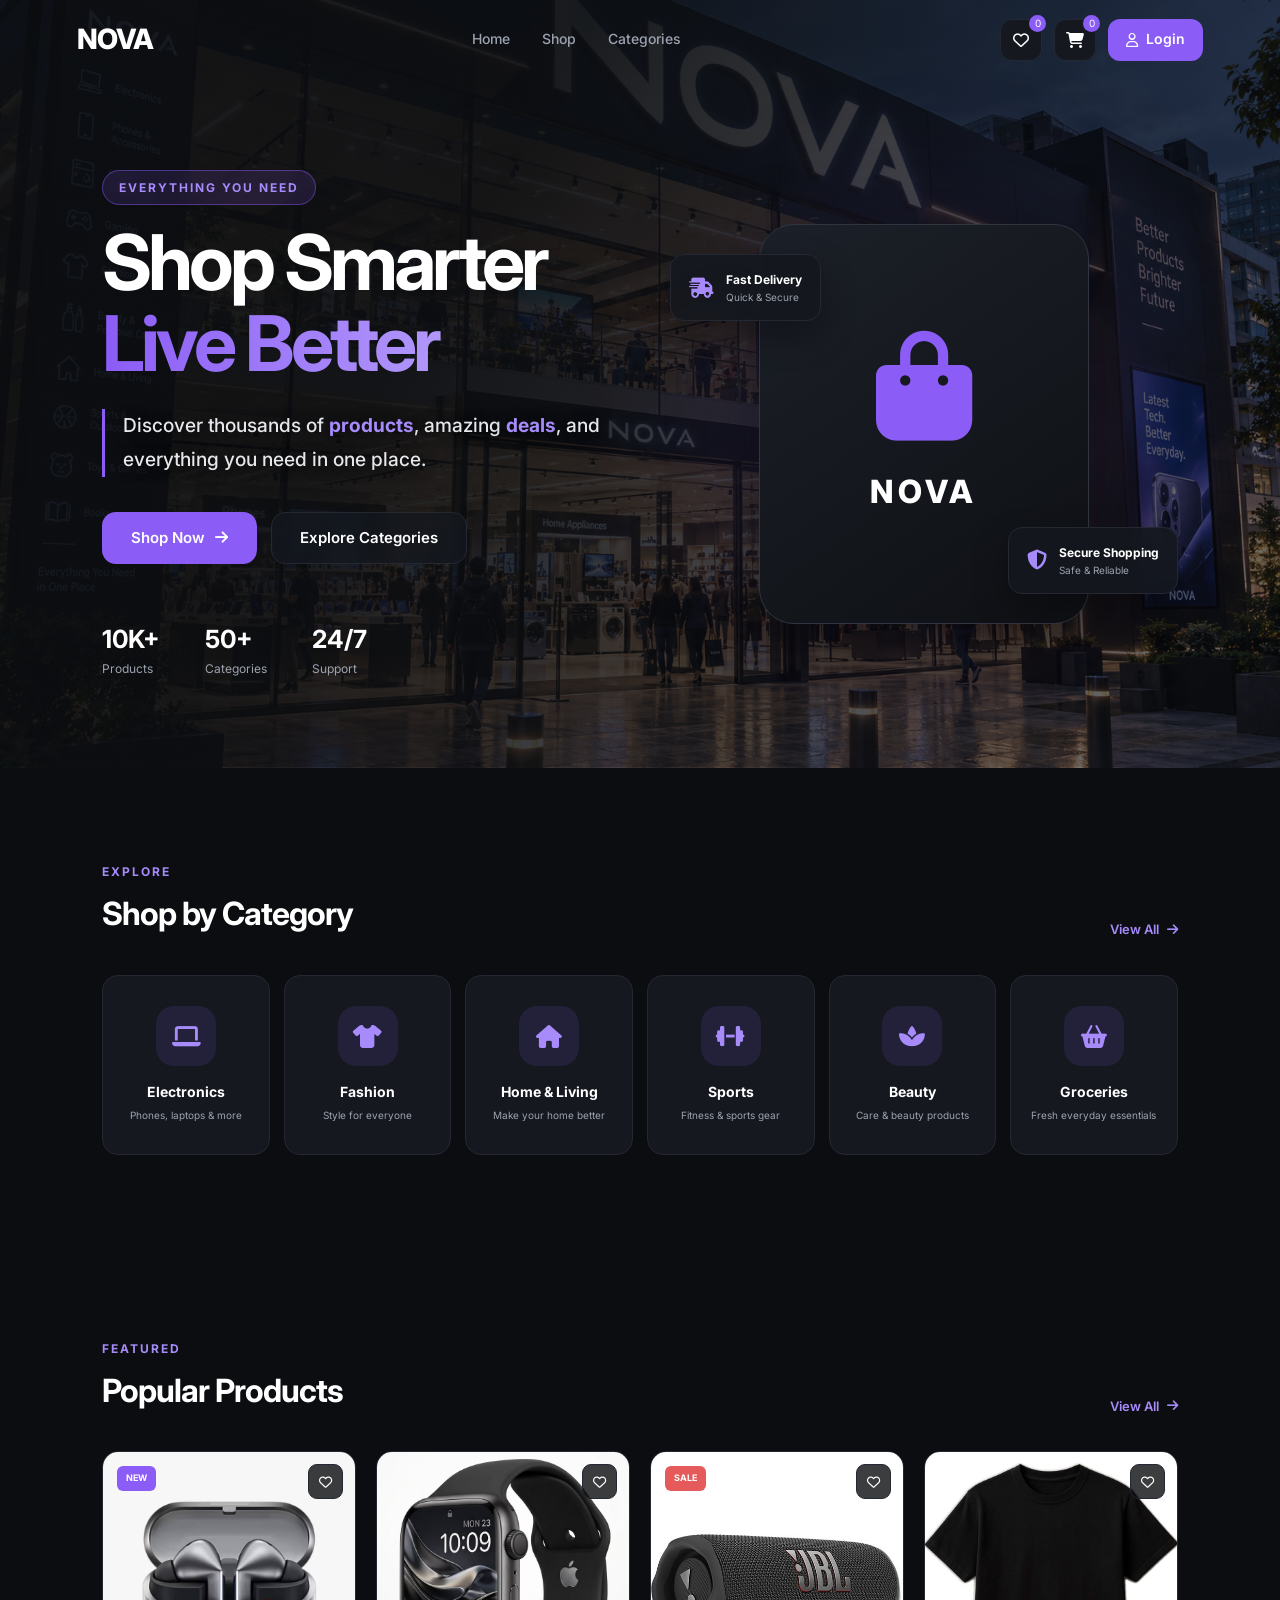
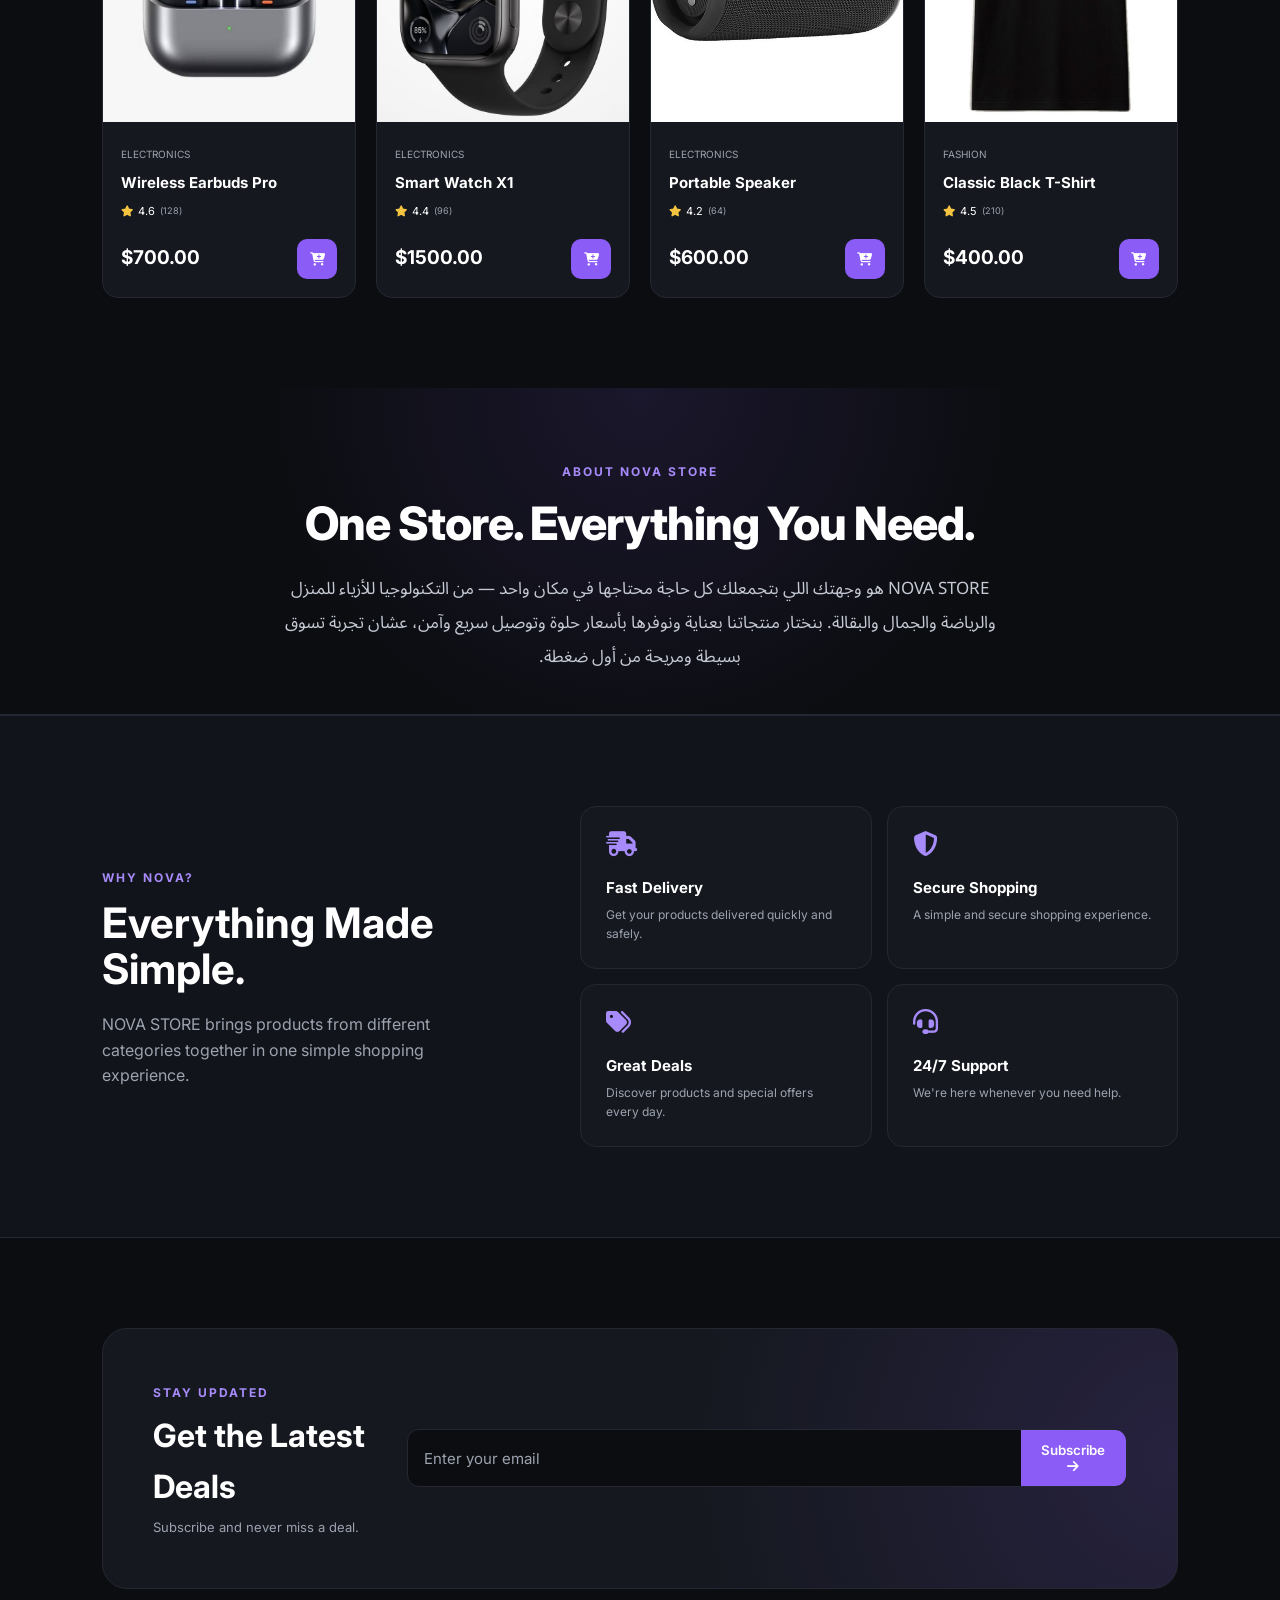
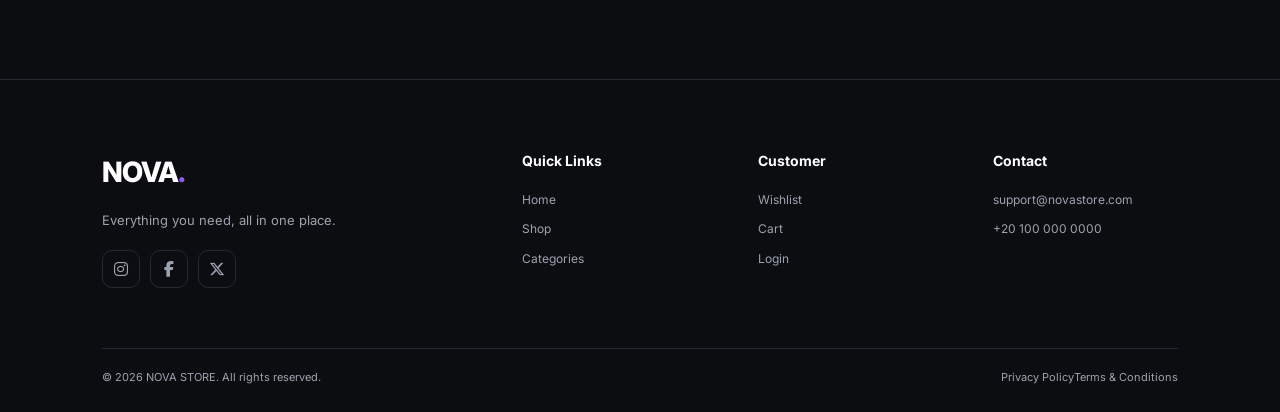
==== commit 1f2a089a: "Add files via upload" ====
--- a/index.html
+++ b/index.html
@@ -36,18 +36,18 @@
       <a href="index.html" class="logo">NOVA<span></span></a>
       <nav class="nav-links">
         <a href="index.html">Home</a>
-        <a href="shop.html">Shop</a>
-        <a href="categories.html">Categories</a>
+        <a href="index4.html">Shop</a>
+        <a href="index9.html">Categories</a>
         <a href="index2.html" class="login-btn mobile-login">
           <i class="fa-regular fa-user"></i> Login
         </a>
       </nav>
       <div class="nav-actions">
-        <a href="wishlist.html" class="icon-btn" title="Wishlist"
+        <a href="index5.html" class="icon-btn" title="Wishlist"
           ><i class="fa-regular fa-heart"></i
           ><span class="badge wishlist-count">0</span></a
         >
-        <a href="cart.html" class="icon-btn" title="Cart"
+        <a href="index8.html" class="icon-btn" title="Cart"
           ><i class="fa-solid fa-cart-shopping"></i
           ><span class="badge cart-count">0</span></a
         >
@@ -70,10 +70,10 @@
         </p>
 
         <div class="hero-buttons">
-          <a href="shop.html" class="primary-btn"
+          <a href="index4.html" class="primary-btn"
             >Shop Now<i class="fa-solid fa-arrow-right"></i
           ></a>
-          <a href="categories.html" class="secondary-btn">Explore Categories</a>
+          <a href="index9.html" class="secondary-btn">Explore Categories</a>
         </div>
 
         <div class="hero-stats">
@@ -108,41 +108,41 @@
           <span>EXPLORE</span>
           <h2>Shop by Category</h2>
         </div>
-        <a href="categories.html"
+        <a href="index9.html"
           >View All<i class="fa-solid fa-arrow-right"></i
         ></a>
       </div>
 
       <div class="categories-grid">
-        <a href="category.html?category=Electronics" class="category-card">
+        <a href="index7.html?category=Electronics" class="category-card">
           <div class="category-icon"><i class="fa-solid fa-laptop"></i></div>
           <h3>Electronics</h3>
           <p>Phones, laptops & more</p>
         </a>
-        <a href="category.html?category=Fashion" class="category-card">
+        <a href="index7.html?category=Fashion" class="category-card">
           <div class="category-icon"><i class="fa-solid fa-shirt"></i></div>
           <h3>Fashion</h3>
           <p>Style for everyone</p>
         </a>
         <a
-          href="category.html?category=Home%20%26%20Living"
+          href="index7.html?category=Home%20%26%20Living"
           class="category-card"
         >
           <div class="category-icon"><i class="fa-solid fa-house"></i></div>
           <h3>Home & Living</h3>
           <p>Make your home better</p>
         </a>
-        <a href="category.html?category=Sports" class="category-card">
+        <a href="index7.html?category=Sports" class="category-card">
           <div class="category-icon"><i class="fa-solid fa-dumbbell"></i></div>
           <h3>Sports</h3>
           <p>Fitness & sports gear</p>
         </a>
-        <a href="category.html?category=Beauty" class="category-card">
+        <a href="index7.html?category=Beauty" class="category-card">
           <div class="category-icon"><i class="fa-solid fa-spa"></i></div>
           <h3>Beauty</h3>
           <p>Care & beauty products</p>
         </a>
-        <a href="category.html?category=Groceries" class="category-card">
+        <a href="index7.html?category=Groceries" class="category-card">
           <div class="category-icon">
             <i class="fa-solid fa-basket-shopping"></i>
           </div>
@@ -158,7 +158,7 @@
           <span>FEATURED</span>
           <h2>Popular Products</h2>
         </div>
-        <a href="shop.html">View All<i class="fa-solid fa-arrow-right"></i></a>
+        <a href="index4.html">View All<i class="fa-solid fa-arrow-right"></i></a>
       </div>
       <div class="products-grid" id="featuredProducts"></div>
     </section>
@@ -235,13 +235,13 @@
         <div class="footer-column">
           <h3>Quick Links</h3>
           <a href="index.html">Home</a>
-          <a href="shop.html">Shop</a>
-          <a href="categories.html">Categories</a>
+          <a href="index4.html">Shop</a>
+          <a href="index9.html">Categories</a>
         </div>
         <div class="footer-column">
           <h3>Customer</h3>
-          <a href="wishlist.html">Wishlist</a>
-          <a href="cart.html">Cart</a>
+          <a href="index5.html">Wishlist</a>
+          <a href="index8.html">Cart</a>
           <a href="index2.html">Login</a>
         </div>
         <div class="footer-column">
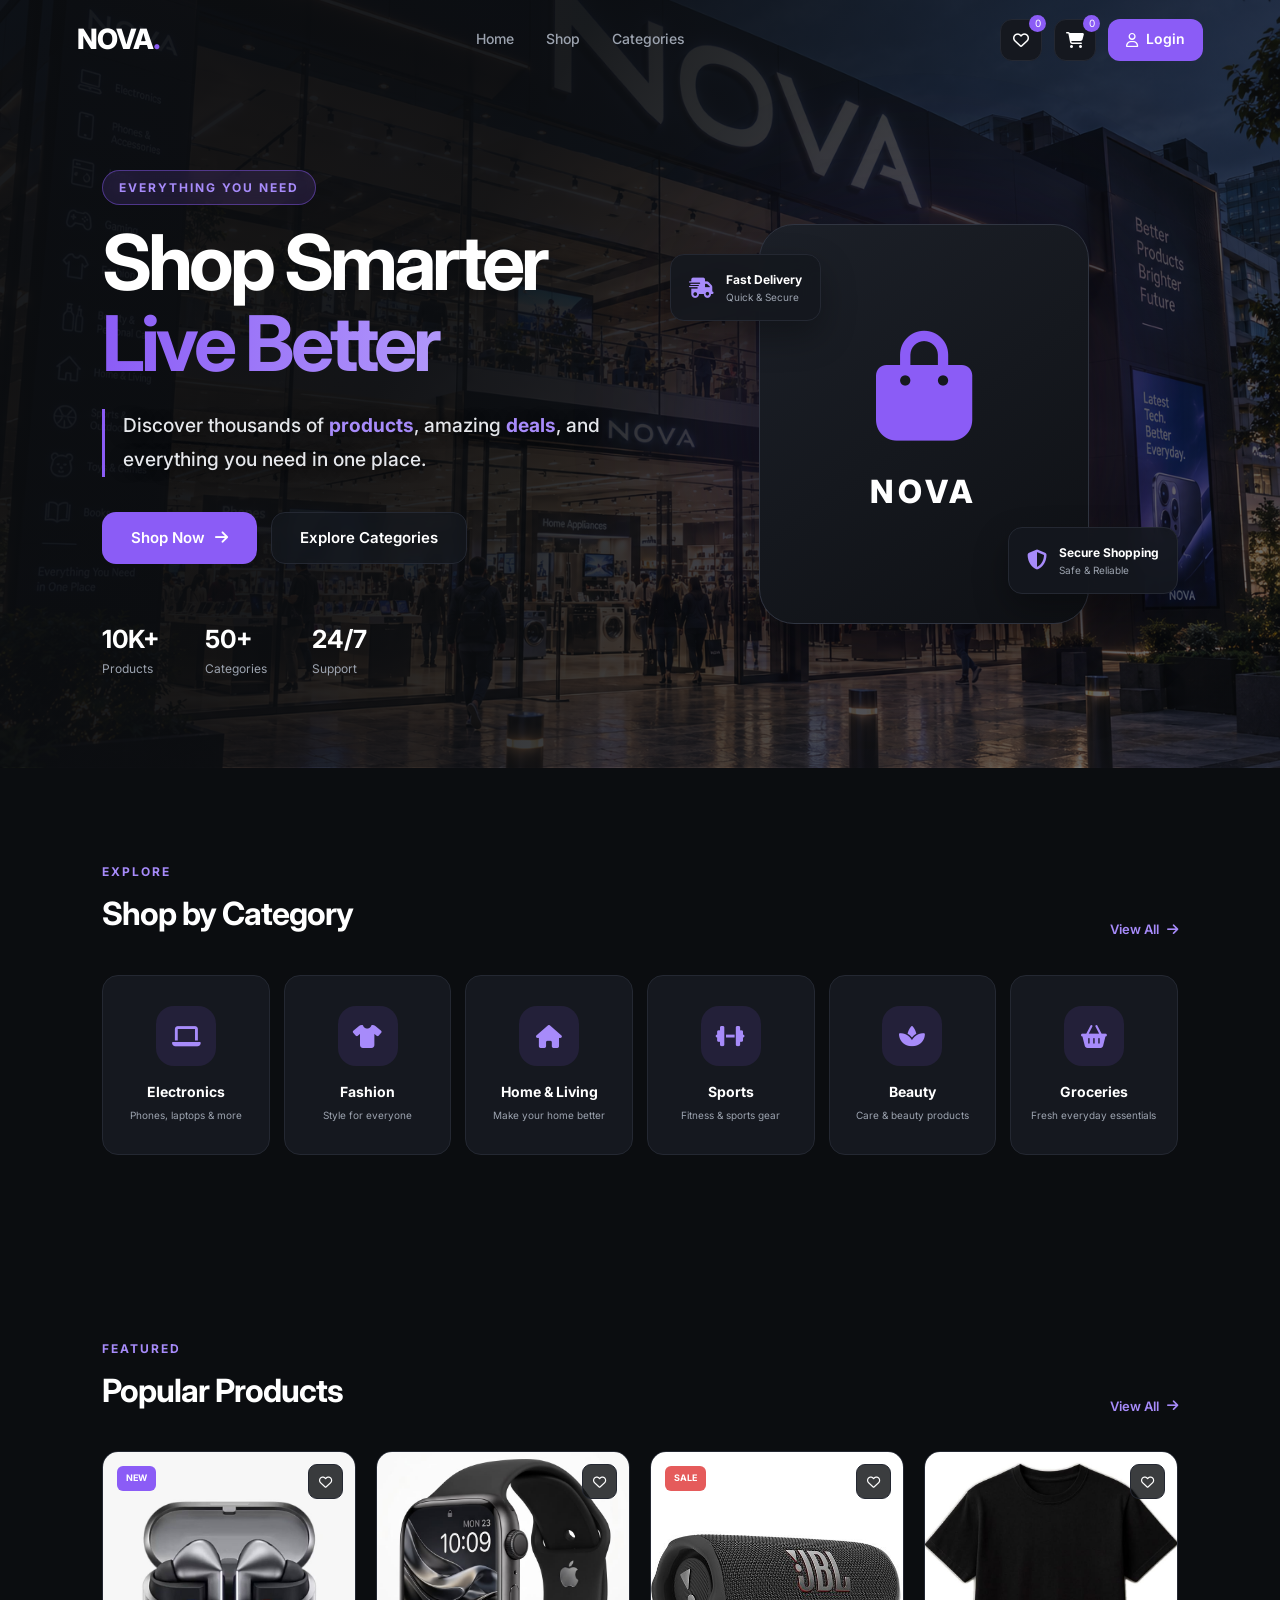
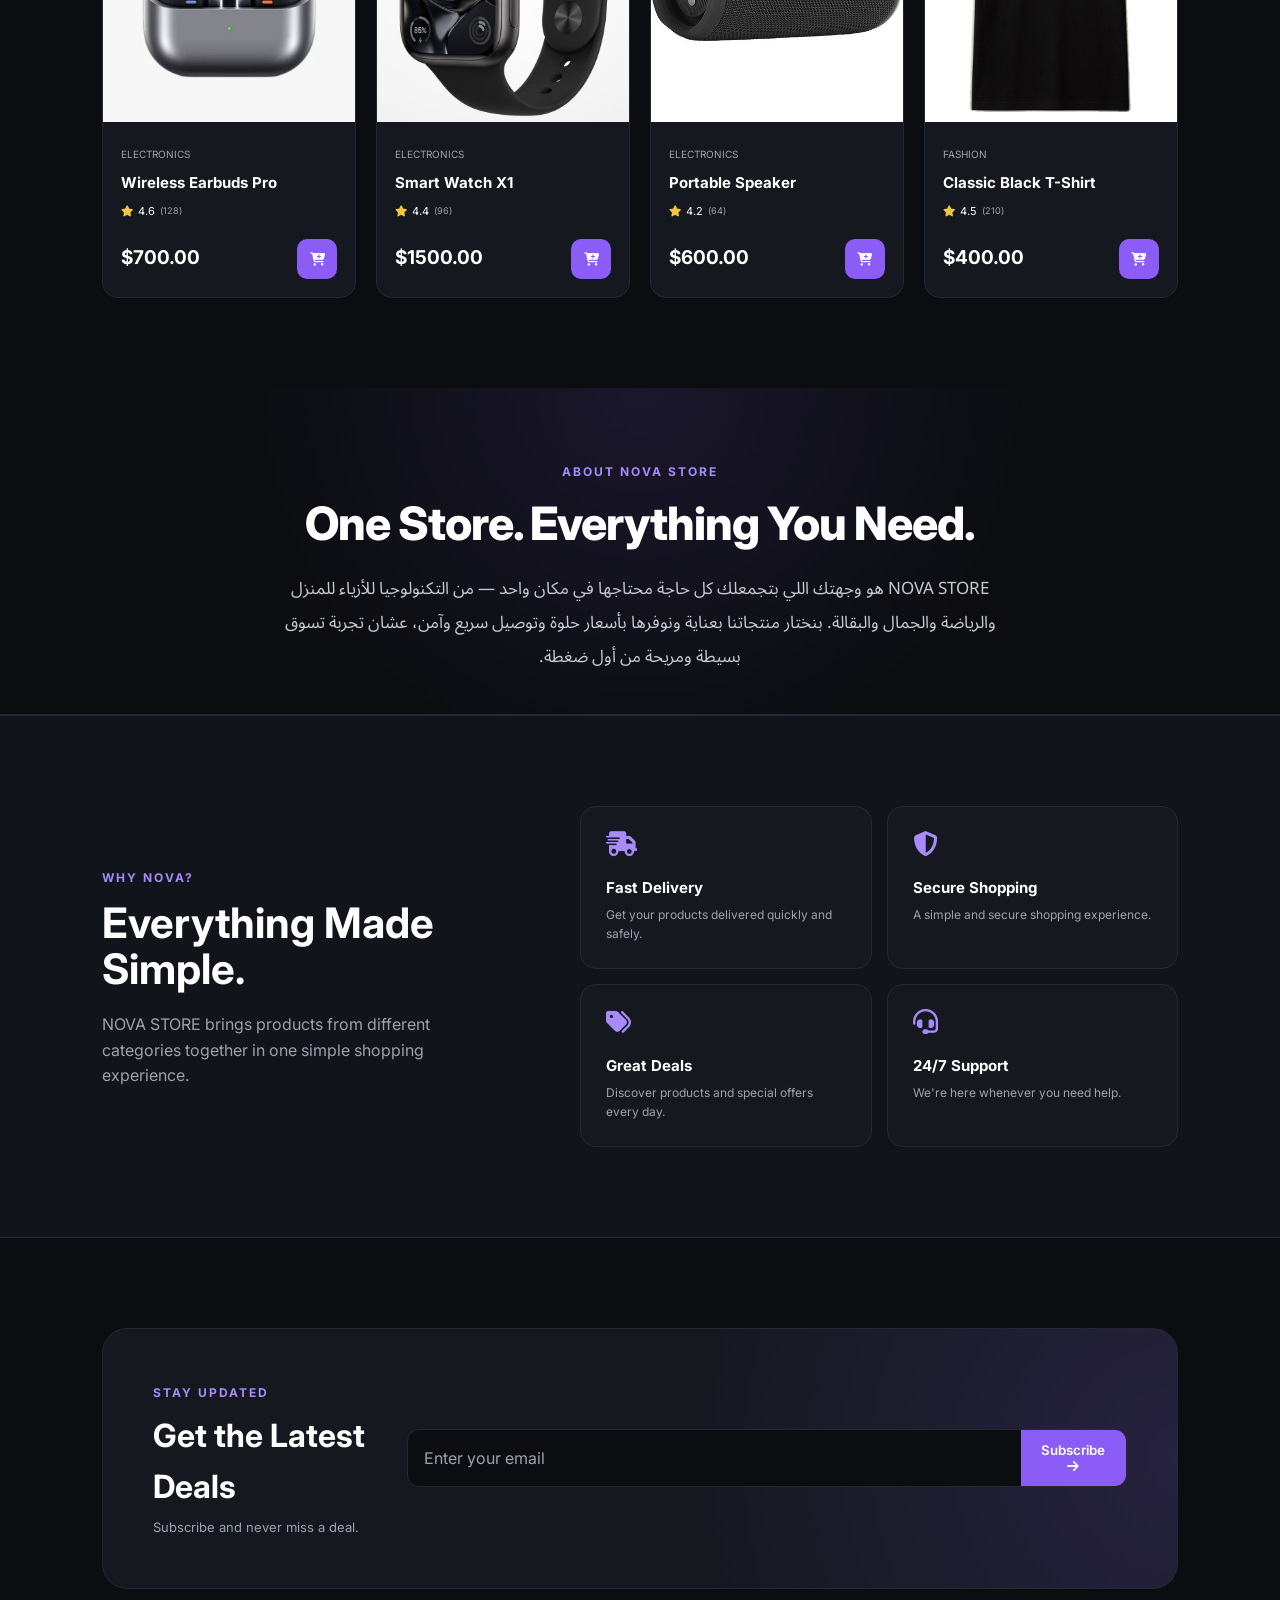
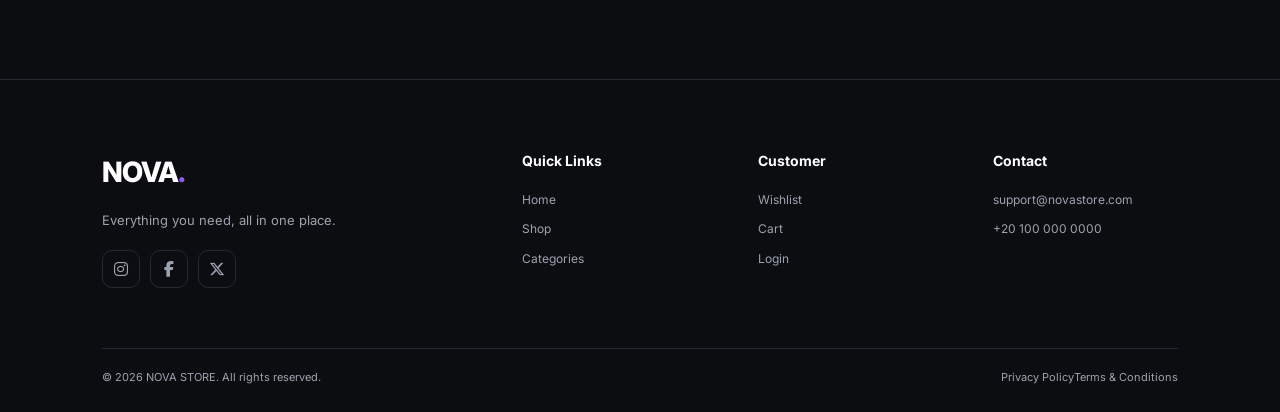
==== commit 0a1319cf: "Add files via upload" ====
--- a/index.html
+++ b/index.html
@@ -2,12 +2,12 @@
 <html lang="en">
   <head>
     <meta charset="UTF-8" />
+    <meta name="viewport" content="width=device-width, initial-scale=1.0, maximum-scale=1.0, user-scalable=no" />
 <!-- أضف سطر أيقونة Favicon هنا -->
     <link
       rel="icon"
       href="data:image/svg+xml,<svg xmlns=%22http://www.w3.org/2000/svg%22 viewBox=%220 0 100 100%22><text y=%22.9em%22 font-size=%2290%22>🛒</text></svg>"
     />
-    <meta name="viewport" content="width=device-width, initial-scale=1.0" />
     <title>NOVA STORE | Everything You Need</title>
 
     <link rel="preconnect" href="https://fonts.googleapis.com" />
@@ -33,7 +33,7 @@
 
 <body class="home">
     <header class="navbar">
-      <a href="index.html" class="logo">NOVA<span></span></a>
+      <a href="index.html" class="logo">NOVA<span>.</span></a>
       <nav class="nav-links">
         <a href="index.html">Home</a>
         <a href="index4.html">Shop</a>
@@ -260,5 +260,6 @@
 
     <script src="product.js"></script>
     <script src="index.js"></script>
+     <script src="no-zoom.js"></script>
   </body>
 </html>
--- a/index.css
+++ b/index.css
@@ -2512,3 +2512,123 @@
     font-size: 27px;
   }
 }
+
+/* =========================================
+   FIX: STOP AUTO-ZOOM ON PHONES / TABLETS
+   iOS Safari zooms in when a field is focused
+   if its font-size is smaller than 16px.
+========================================= */
+html {
+  -webkit-text-size-adjust: 100%;
+  text-size-adjust: 100%;
+}
+
+input,
+select,
+textarea,
+.newsletter input,
+.shop-filters input,
+.shop-filters select,
+.auth-form input,
+.checkout-form input,
+.checkout-form select {
+  font-size: 16px !important;
+}
+
+/* no double-tap zoom on interactive elements (pinch zoom still works) */
+a,
+button,
+input,
+select,
+label {
+  touch-action: manipulation;
+}
+
+/* =========================================
+   FIX 2: PAGE "ZOOM" ON PHONES / TABLETS
+   (a) hover effects that stick on touch screens
+   (b) elements pushed outside the screen width
+========================================= */
+
+/* (a) touch screens: hover transforms stay "stuck" after a tap
+       and look like the page/cards are zooming */
+@media (hover: none) {
+  .product-card:hover,
+  .category-card:hover,
+  .feature:hover,
+  .floating-card:hover,
+  .primary-btn:hover,
+  .secondary-btn:hover,
+  .login-btn:hover,
+  .add-cart:hover,
+  .scroll-top-btn:hover,
+  .wishlist-detail-btn:hover,
+  .newsletter form:hover,
+  .newsletter button:hover {
+    transform: none !important;
+  }
+  .product-card:hover .product-card-image {
+    transform: none !important;
+  }
+}
+
+/* (b) never let anything be wider than the screen,
+       otherwise mobile browsers zoom out to fit it */
+html,
+body {
+  max-width: 100%;
+}
+body {
+  overflow-x: hidden; /* fallback for old browsers */
+  overflow-x: clip; /* modern browsers (keeps sticky navbar working) */
+}
+img,
+svg,
+video {
+  max-width: 100%;
+}
+
+/* toast: slide up instead of sliding in from outside the screen */
+.toast-container {
+  max-width: calc(100vw - 48px);
+  pointer-events: none;
+}
+.toast {
+  transform: translateY(20px);
+}
+.toast.show {
+  transform: translateY(0);
+}
+
+/* drawers: clip the off-screen panel */
+.cart-drawer-overlay {
+  overflow: hidden;
+  max-width: 100vw;
+}
+
+/* hero glow must not be wider than its container */
+.glow {
+  max-width: 100%;
+}
+
+@media (max-width: 600px) {
+  .shop-filters input,
+  .shop-filters select {
+    min-width: 0;
+    width: 100%;
+  }
+}
+
+/* =========================================
+   FIX 3: DISABLE ZOOM COMPLETELY ON TOUCH
+   (pinch + double-tap). Scrolling still works.
+========================================= */
+html,
+body,
+a,
+button,
+input,
+select,
+label {
+  touch-action: pan-x pan-y;
+}
